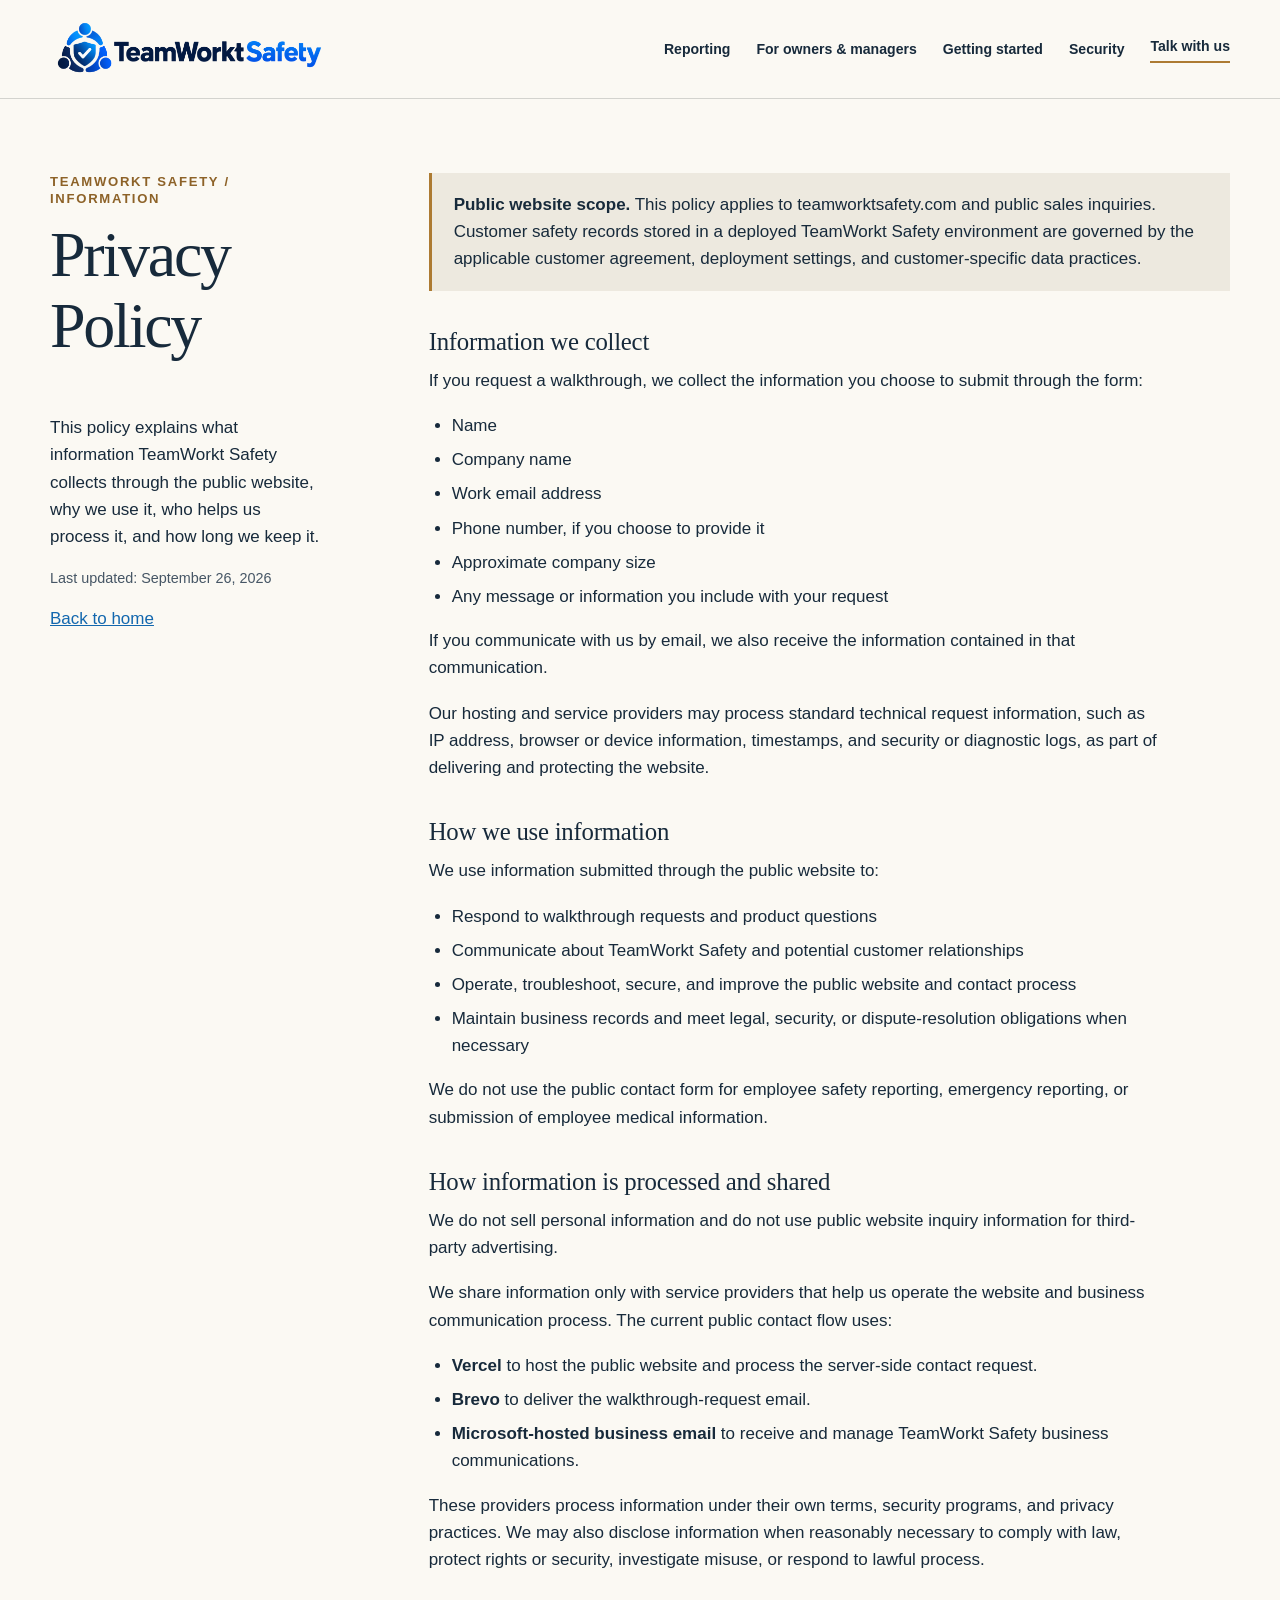
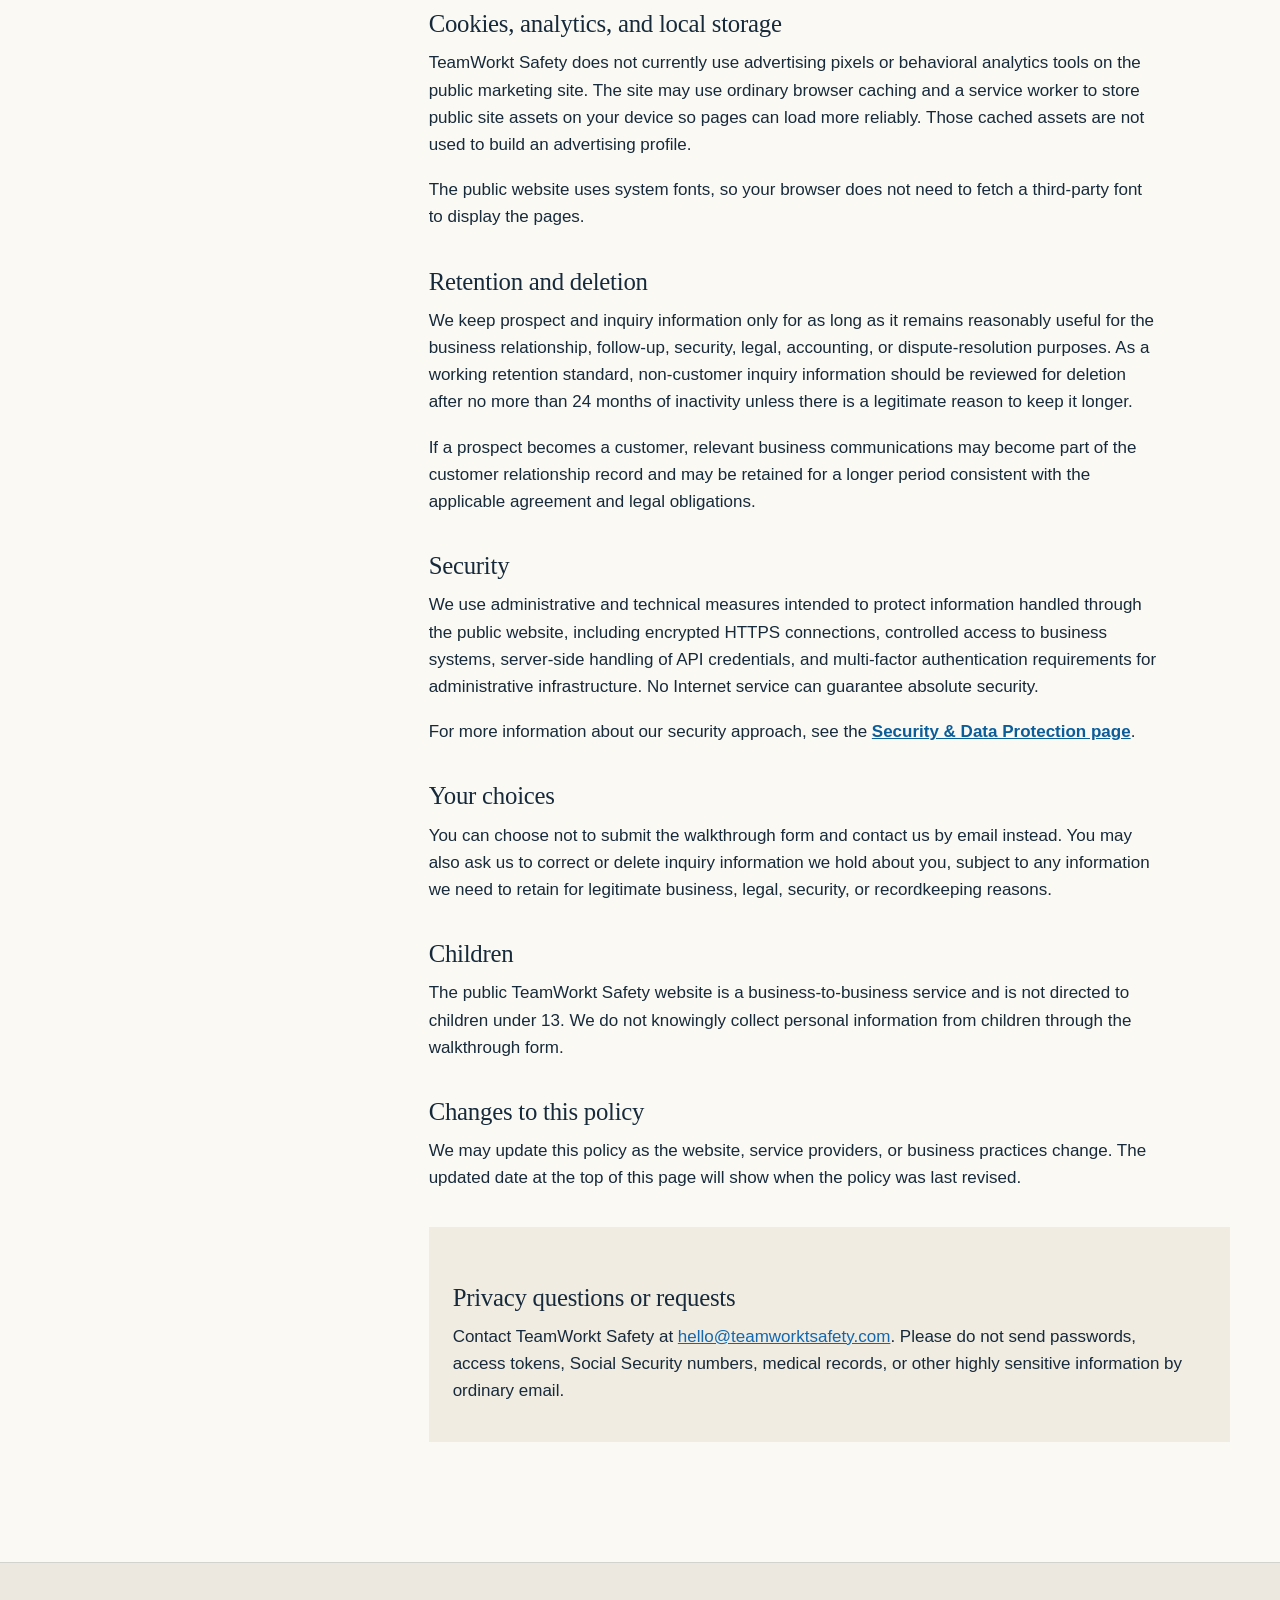
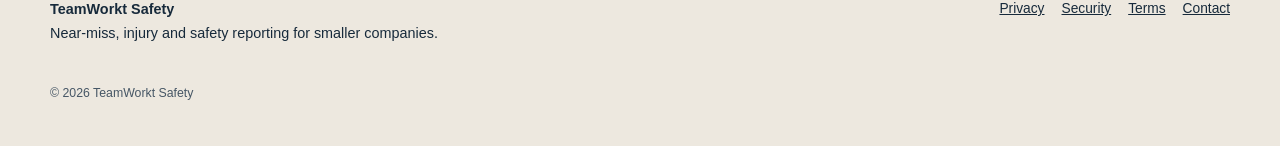
==== privacy.html @ fee87fe5 "Add files via upload" ====
<!doctype html><html lang="en"><head><meta charset="utf-8"><meta name="viewport" content="width=device-width, initial-scale=1"><title>Privacy Policy | TeamWorkt Safety</title><meta name="theme-color" content="#102e4b"><link rel="icon" href="assets/favicon.ico"><link rel="stylesheet" href="redesign.css"><style>.legal-content .notice{background:#ede9df;border-left:3px solid #ad7b32;padding:18px 22px;margin:0 0 28px}.legal-content .contact-box{background:#f0ece2;padding:20px 24px;margin-top:35px}.legal-content ul{padding-left:23px}.legal-content li{margin:7px 0}.legal-content p{margin:0 0 18px}.legal-content .eyebrow{margin-bottom:12px}</style></head><body><a class="skip" href="#main">Skip to content</a><header class="site-head"><div class="wrap head-inner"><a class="brand" href="index.html" aria-label="TeamWorkt Safety home"><img src="assets/teamworkt-safety-logo.png" alt="TeamWorkt Safety"></a><nav class="site-nav" aria-label="Main navigation"><a href="index.html#reporting">Reporting</a><a href="index.html#management">For owners & managers</a><a href="index.html#getting-started">Getting started</a><a href="security.html">Security</a><a href="index.html#contact">Talk with us</a></nav></div></header><main id="main"><div class="wrap legal-layout"><aside><p class="eyebrow">TeamWorkt Safety / Information</p><h1>Privacy Policy</h1><p>This policy explains what information TeamWorkt Safety collects through the public website, why we use it, who helps us process it, and how long we keep it.</p><p class="legal-meta">Last updated: September 26, 2026</p><p><a href="index.html">Back to home</a></p></aside><article class="legal-content">
<div class="notice"><strong>Public website scope.</strong> This policy applies to teamworktsafety.com and public sales inquiries. Customer safety records stored in a deployed TeamWorkt Safety environment are governed by the applicable customer agreement, deployment settings, and customer-specific data practices.</div>
<h2>Information we collect</h2>
<p>If you request a walkthrough, we collect the information you choose to submit through the form:</p>
<ul><li>Name</li><li>Company name</li><li>Work email address</li><li>Phone number, if you choose to provide it</li><li>Approximate company size</li><li>Any message or information you include with your request</li></ul>
<p>If you communicate with us by email, we also receive the information contained in that communication.</p>
<p>Our hosting and service providers may process standard technical request information, such as IP address, browser or device information, timestamps, and security or diagnostic logs, as part of delivering and protecting the website.</p>
<h2>How we use information</h2>
<p>We use information submitted through the public website to:</p>
<ul><li>Respond to walkthrough requests and product questions</li><li>Communicate about TeamWorkt Safety and potential customer relationships</li><li>Operate, troubleshoot, secure, and improve the public website and contact process</li><li>Maintain business records and meet legal, security, or dispute-resolution obligations when necessary</li></ul>
<p>We do not use the public contact form for employee safety reporting, emergency reporting, or submission of employee medical information.</p>
<h2>How information is processed and shared</h2>
<p>We do not sell personal information and do not use public website inquiry information for third-party advertising.</p>
<p>We share information only with service providers that help us operate the website and business communication process. The current public contact flow uses:</p>
<ul><li><strong>Vercel</strong> to host the public website and process the server-side contact request.</li><li><strong>Brevo</strong> to deliver the walkthrough-request email.</li><li><strong>Microsoft-hosted business email</strong> to receive and manage TeamWorkt Safety business communications.</li></ul>
<p>These providers process information under their own terms, security programs, and privacy practices. We may also disclose information when reasonably necessary to comply with law, protect rights or security, investigate misuse, or respond to lawful process.</p>
<h2>Cookies, analytics, and local storage</h2>
<p>TeamWorkt Safety does not currently use advertising pixels or behavioral analytics tools on the public marketing site. The site may use ordinary browser caching and a service worker to store public site assets on your device so pages can load more reliably. Those cached assets are not used to build an advertising profile.</p>
<p>The public website uses system fonts, so your browser does not need to fetch a third-party font to display the pages.</p>
<h2>Retention and deletion</h2>
<p>We keep prospect and inquiry information only for as long as it remains reasonably useful for the business relationship, follow-up, security, legal, accounting, or dispute-resolution purposes. As a working retention standard, non-customer inquiry information should be reviewed for deletion after no more than 24 months of inactivity unless there is a legitimate reason to keep it longer.</p>
<p>If a prospect becomes a customer, relevant business communications may become part of the customer relationship record and may be retained for a longer period consistent with the applicable agreement and legal obligations.</p>
<h2>Security</h2>
<p>We use administrative and technical measures intended to protect information handled through the public website, including encrypted HTTPS connections, controlled access to business systems, server-side handling of API credentials, and multi-factor authentication requirements for administrative infrastructure. No Internet service can guarantee absolute security.</p>
<p>For more information about our security approach, see the <a href="security.html" style="color:#0b5d9a;font-weight:800">Security &amp; Data Protection page</a>.</p>
<h2>Your choices</h2>
<p>You can choose not to submit the walkthrough form and contact us by email instead. You may also ask us to correct or delete inquiry information we hold about you, subject to any information we need to retain for legitimate business, legal, security, or recordkeeping reasons.</p>
<h2>Children</h2>
<p>The public TeamWorkt Safety website is a business-to-business service and is not directed to children under 13. We do not knowingly collect personal information from children through the walkthrough form.</p>
<h2>Changes to this policy</h2>
<p>We may update this policy as the website, service providers, or business practices change. The updated date at the top of this page will show when the policy was last revised.</p>
<div class="contact-box"><h2>Privacy questions or requests</h2><p>Contact TeamWorkt Safety at <a href="mailto:hello@teamworktsafety.com">hello@teamworktsafety.com</a>. Please do not send passwords, access tokens, Social Security numbers, medical records, or other highly sensitive information by ordinary email.</p></div>
</article></div></main><footer class="site-foot"><div class="wrap"><div class="footer-inner"><p><strong>TeamWorkt Safety</strong><br>Near-miss, injury and safety reporting for smaller companies.</p><nav class="footer-links" aria-label="Footer"><a href="privacy.html">Privacy</a><a href="security.html">Security</a><a href="terms.html">Terms</a><a href="index.html#contact">Contact</a></nav></div><p class="copyright">© 2026 TeamWorkt Safety</p></div></footer></body></html>
---- redesign.css ----
:root{--ink:#172a3b;--navy:#102e4b;--blue:#1267ae;--paper:#fbf9f3;--cream:#f0ece2;--line:#d3d3ce;--ochre:#ad7b32;--white:#fff;--muted:#465665}*{box-sizing:border-box}html{scroll-behavior:smooth}body{margin:0;background:var(--paper);color:var(--ink);font:17px/1.6 'Trebuchet MS',Arial,sans-serif}h1,h2,h3,p{margin-top:0}h1,h2,h3{line-height:1.1}h1,h2{font-family:Georgia,'Times New Roman',serif;font-weight:400;letter-spacing:-.035em}h1{font-size:clamp(2.6rem,5.5vw,5.45rem)}h2{font-size:clamp(2.05rem,3.7vw,3.6rem)}h3{font-size:1.17rem;font-weight:700;letter-spacing:-.02em}a{color:var(--blue)}a:hover{text-decoration-thickness:2px}button,input,textarea,select{font:inherit}button{cursor:pointer}.wrap{width:min(1180px,calc(100% - 48px));margin:auto}.skip{position:absolute;left:-9999px;top:8px;background:white;padding:10px}.skip:focus{left:10px;z-index:99}.site-head{border-bottom:1px solid var(--line);background:var(--paper)}.head-inner{min-height:98px;display:flex;align-items:center;justify-content:space-between;gap:30px}.brand{display:flex;align-items:center;max-width:275px}.brand img{display:block;width:100%;height:auto}.site-nav{display:flex;align-items:center;gap:26px;flex-wrap:wrap}.site-nav a{color:var(--ink);text-decoration:none;font-weight:700;font-size:.88rem}.site-nav a:last-child{border-bottom:2px solid var(--ochre);padding-bottom:3px}.site-nav a:hover{text-decoration:underline;text-underline-offset:5px}.eyebrow{font:700 .82rem/1.3 'Trebuchet MS',Arial,sans-serif;text-transform:uppercase;letter-spacing:.13em;color:#8d6228}.hero{padding:86px 0 94px}.hero-grid{display:grid;grid-template-columns:minmax(0,1.25fr) minmax(285px,.75fr);gap:clamp(30px,6vw,95px);align-items:end}.hero h1{max-width:780px;margin:20px 0 28px}.hero .intro{font-size:1.16rem;max-width:610px;line-height:1.7;color:#32475a}.btn{display:inline-flex;align-items:center;justify-content:center;background:var(--navy);color:white;padding:15px 23px;text-decoration:none;border:1px solid var(--navy);border-radius:3px;font-size:1rem;font-weight:700}.btn:hover{background:#174e7e;color:white}.hero-note{margin-top:26px;padding-left:18px;border-left:3px solid var(--ochre);font-size:.93rem;max-width:500px}.photo-placeholder{background:#e6e0d4;border:1px solid #b9b3a7;min-height:395px;display:flex;flex-direction:column;justify-content:end;padding:25px;position:relative;transform:translateY(32px)}.photo-placeholder:before{content:'PHOTO SPACE';position:absolute;top:23px;left:24px;letter-spacing:.19em;font-size:.7rem;font-weight:700;color:#6e6457}.photo-placeholder strong{font-size:1.08rem}.photo-placeholder p{font-size:.88rem;margin:9px 0 0}.caption-line{border-top:1px solid var(--line);padding-top:10px;font-size:.78rem;color:var(--muted)}.section{padding:110px 0}.section--cream{background:var(--cream)}.section--navy{background:var(--navy);color:white}.section--navy .eyebrow{color:#efc78a}.section--navy a{color:#f2cd93}.section-header{display:grid;grid-template-columns: .4fr 1fr;gap:32px;margin-bottom:50px}.section-header h2{max-width:760px;margin-bottom:0}.split{display:grid;grid-template-columns: 1fr 1.05fr;gap:7%;align-items:start}.split p{max-width:560px}.field-note{font-family:Georgia,serif;font-size:1.4rem;line-height:1.4;border-left:3px solid var(--ochre);padding-left:22px;margin-top:26px}.issue-list{border-top:1px solid #bcb9b1}.issue{padding:20px 0;border-bottom:1px solid #bcb9b1;display:grid;grid-template-columns:145px 1fr;gap:15px}.issue strong{font-size:.98rem}.issue p{margin:0;font-size:.95rem}.image-frame{background:white;padding:12px;border:1px solid var(--line)}.image-frame img{display:block;width:100%;height:auto}.product-layout{display:grid;grid-template-columns: .9fr 1.3fr;gap:7%;align-items:center}.product-layout.reverse{grid-template-columns:1.3fr .9fr}.product-copy{max-width:450px}.product-copy h2{margin:14px 0 20px}.product-copy p{color:#334c63}.plain-points{padding:0;margin:26px 0;list-style:none}.plain-points li{padding:12px 0;border-top:1px solid var(--line)}.plain-points li:last-child{border-bottom:1px solid var(--line)}.screen-cap{font-size:.82rem;margin:10px 0 0;color:var(--muted)}.mobile-layout{display:grid;grid-template-columns: .8fr 1.1fr;gap:9%;align-items:center}.mobile-shot{width:min(280px,100%);margin:0 auto;box-shadow:18px 18px 0 #d9d7cc}.long-note{font:1.25rem/1.5 Georgia,serif}.band-line{height:1px;background:#9eafbd;margin:34px 0}.setup-grid{display:grid;grid-template-columns: .85fr 1.15fr;gap:10%}.setup-detail{border-top:1px solid #aab7c3;padding:17px 0;display:grid;grid-template-columns: 180px 1fr;gap:20px}.setup-detail p{margin:0;font-size:.94rem}.industries{font-size:.85rem;color:var(--muted);padding-top:15px;border-top:1px solid var(--line)}.contact-layout{display:grid;grid-template-columns:.78fr 1.22fr;gap:9%}.contact-layout h2{margin:12px 0 25px}.contact-aside p{max-width:350px}.contact-form{background:white;border-top:5px solid var(--ochre);padding:30px;border-left:1px solid var(--line);border-right:1px solid var(--line);border-bottom:1px solid var(--line)}.form-row{display:grid;grid-template-columns:1fr 1fr;gap:18px}.field{margin-bottom:18px}.field label{display:block;font-size:.88rem;font-weight:700;margin-bottom:6px}.field input,.field select,.field textarea{width:100%;border:1px solid #aab2b7;padding:11px;background:#fff;color:var(--ink);border-radius:2px;min-height:46px}.field textarea{min-height:105px;resize:vertical}.field input:focus,.field select:focus,.field textarea:focus{outline:3px solid #a9d4f3;outline-offset:1px}.hidden-honey{position:absolute;left:-9999px}.form-note{font-size:.76rem;color:var(--muted);margin-top:19px}.form-feedback{display:none;margin:0 0 18px;padding:15px;border-left:4px solid var(--navy);background:#ecf4f9}.form-feedback.is-visible{display:block}.form-feedback.error{border-color:#ab493f;background:#fff0ee}.site-foot{background:#ede8df;padding:35px 0 30px;border-top:1px solid var(--line)}.footer-inner{display:flex;align-items:start;justify-content:space-between;gap:24px;flex-wrap:wrap}.footer-inner p{font-size:.9rem;max-width:400px}.footer-links{display:flex;flex-wrap:wrap;gap:17px}.footer-links a{font-size:.86rem;color:var(--ink)}.copyright{font-size:.77rem;color:var(--muted);margin-top:25px}.legal-layout{display:grid;grid-template-columns:minmax(210px,.34fr) minmax(0,1fr);gap:9%;padding-top:74px;padding-bottom:120px}.legal-layout h1{font-size:clamp(2.8rem,5vw,4.7rem)}.legal-content h2{font-size:1.55rem;letter-spacing:-.01em;margin:37px 0 12px}.legal-content h3{font-size:1.05rem;margin:25px 0 8px}.legal-content p,.legal-content li{max-width:730px}.legal-content a{overflow-wrap:anywhere}.legal-meta{font-size:.9rem;color:var(--muted)}@media(max-width:800px){.head-inner{padding:18px 0;align-items:start;flex-direction:column;gap:14px}.brand{max-width:230px}.site-nav{gap:16px}.hero{padding:55px 0 65px}.hero-grid,.split,.product-layout,.product-layout.reverse,.mobile-layout,.setup-grid,.contact-layout,.legal-layout{grid-template-columns:1fr;gap:38px}.photo-placeholder{min-height:240px;transform:none}.section{padding:72px 0}.section-header{grid-template-columns:1fr;gap:16px}.setup-detail{grid-template-columns:130px 1fr}.product-layout.reverse .image-frame{order:2}.form-row{grid-template-columns:1fr;gap:0}.legal-layout{padding-top:45px;padding-bottom:70px}}@media(max-width:460px){.wrap{width:min(100% - 32px,1180px)}.site-nav{gap:10px 15px}.site-nav a{font-size:.78rem}.hero h1{font-size:2.75rem}.issue{grid-template-columns:1fr;gap:4px}.setup-detail{grid-template-columns:1fr;gap:4px}.contact-form{padding:21px}.section{padding:61px 0}}@media(prefers-reduced-motion:reduce){html{scroll-behavior:auto}}
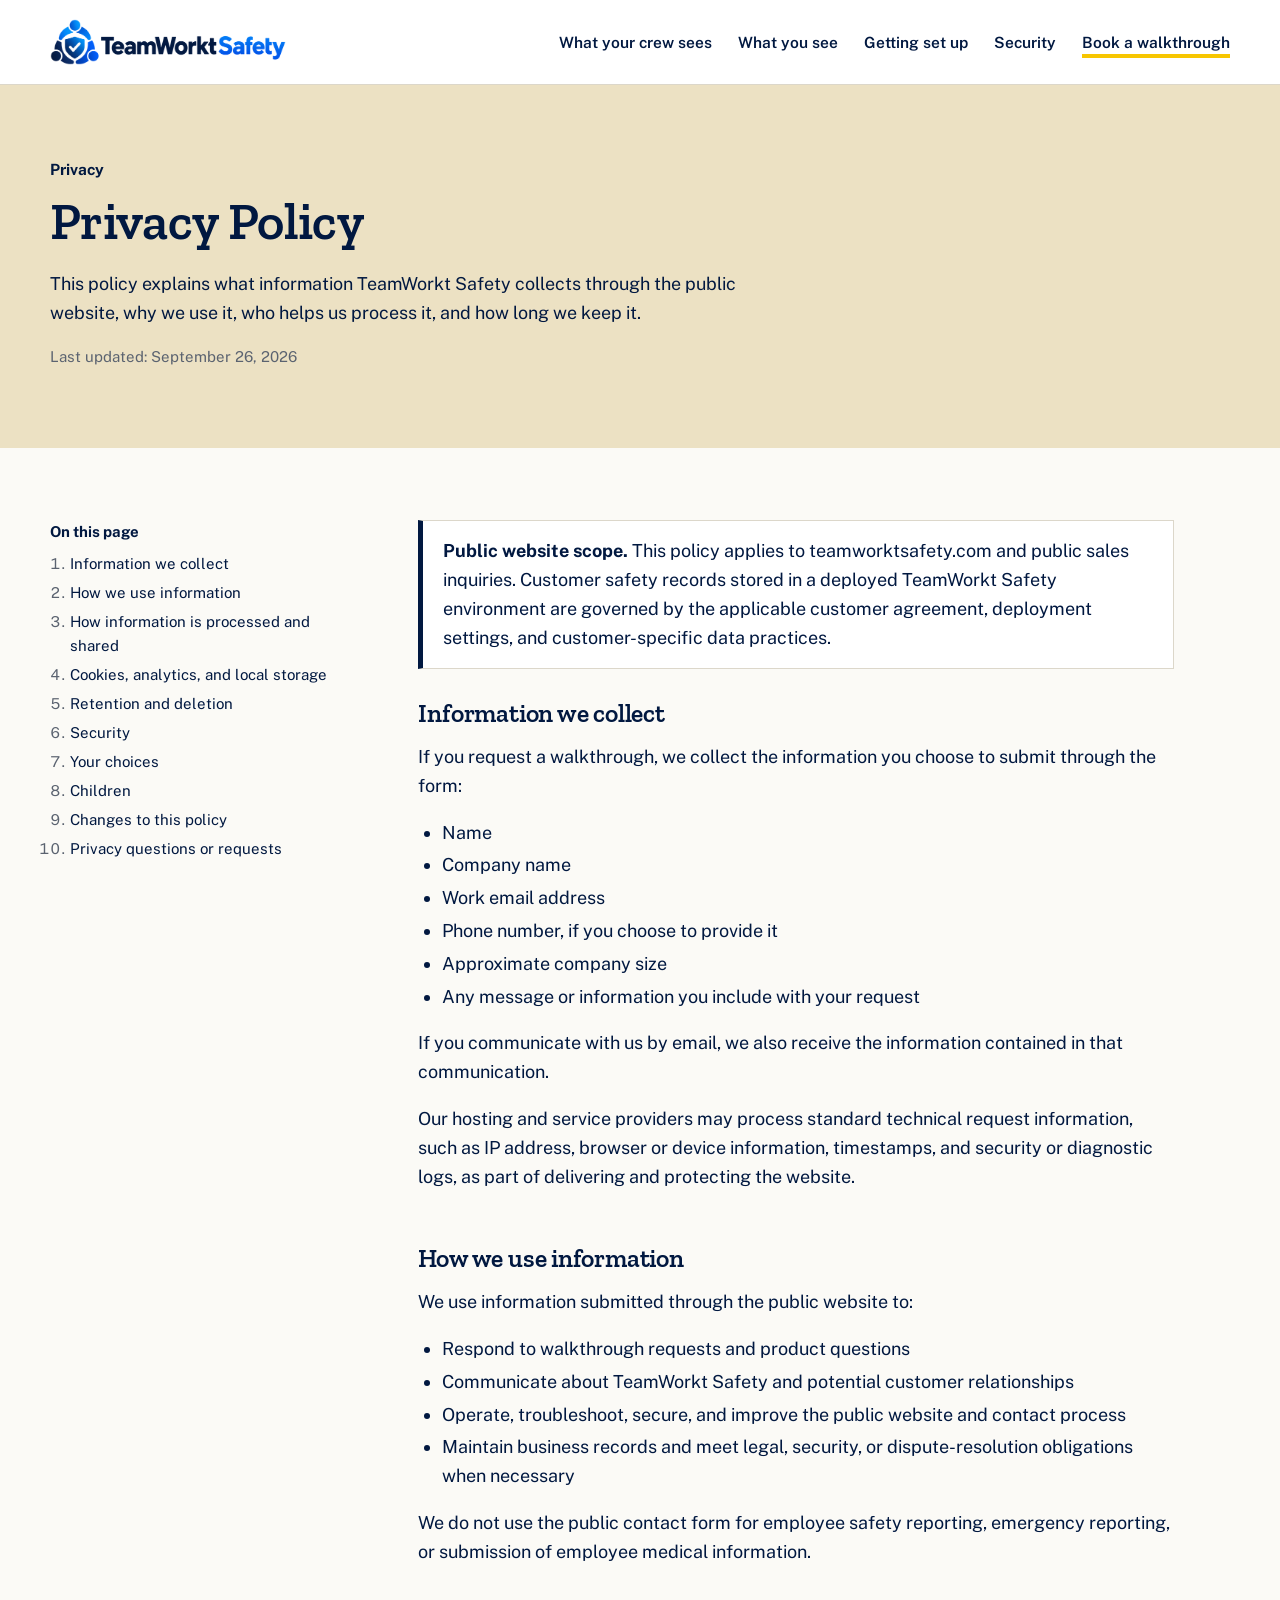
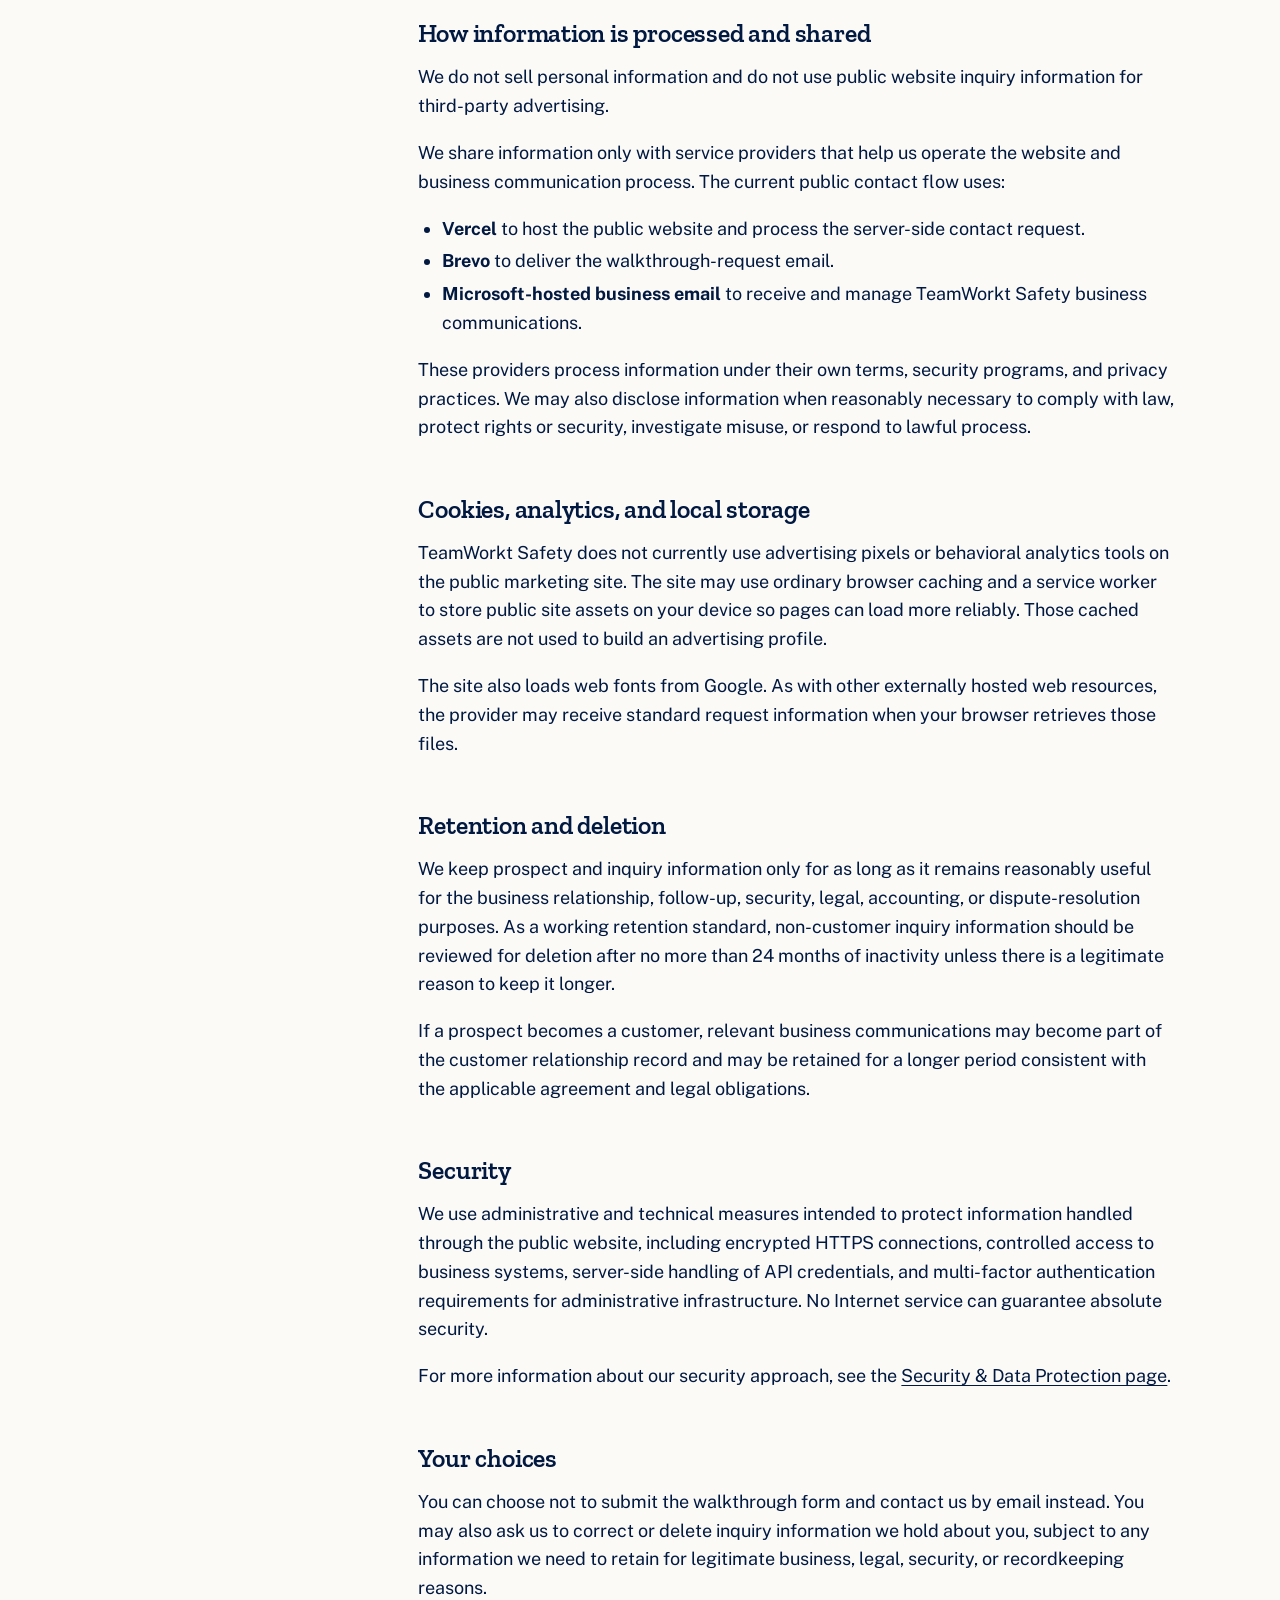
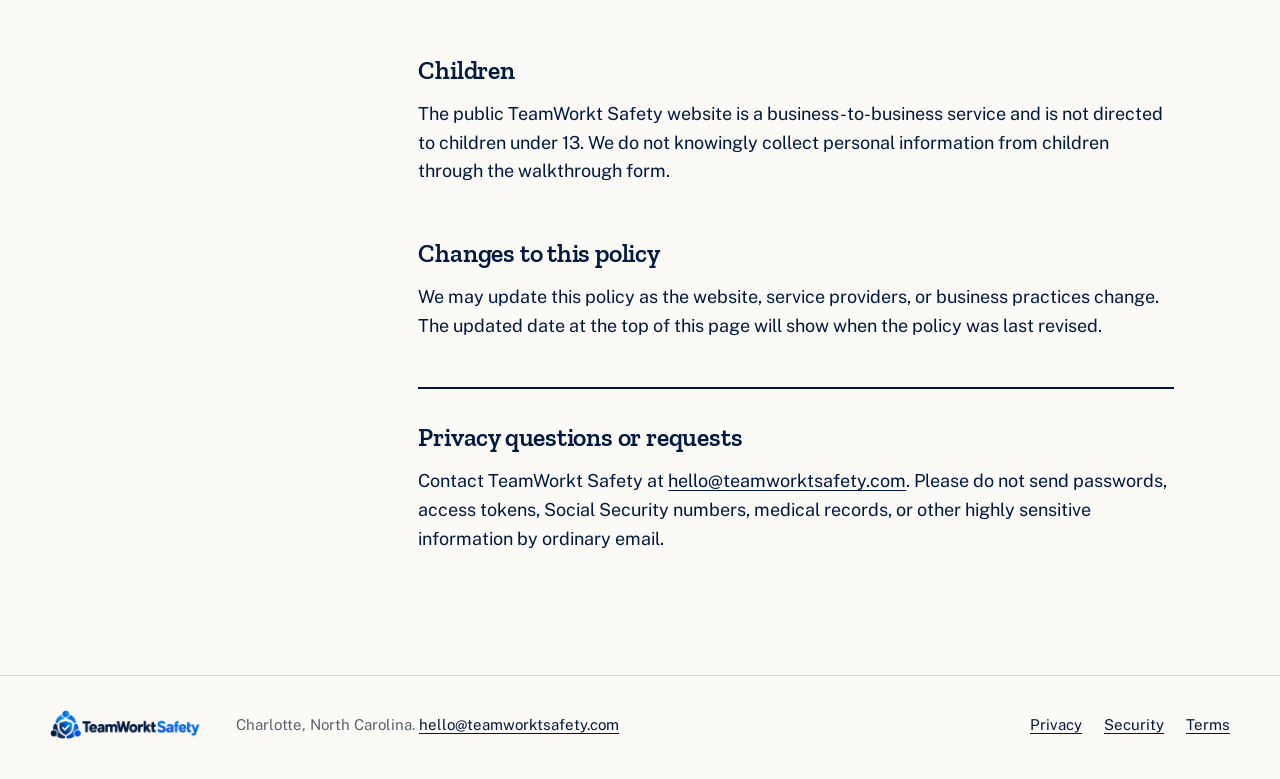
==== commit 7483d1f2: "Add files via upload" ====
--- a/privacy.html
+++ b/privacy.html
@@ -1,33 +1,107 @@
-<!doctype html><html lang="en"><head><meta charset="utf-8"><meta name="viewport" content="width=device-width, initial-scale=1"><title>Privacy Policy | TeamWorkt Safety</title><meta name="theme-color" content="#102e4b"><link rel="icon" href="assets/favicon.ico"><link rel="stylesheet" href="redesign.css"><style>.legal-content .notice{background:#ede9df;border-left:3px solid #ad7b32;padding:18px 22px;margin:0 0 28px}.legal-content .contact-box{background:#f0ece2;padding:20px 24px;margin-top:35px}.legal-content ul{padding-left:23px}.legal-content li{margin:7px 0}.legal-content p{margin:0 0 18px}.legal-content .eyebrow{margin-bottom:12px}</style></head><body><a class="skip" href="#main">Skip to content</a><header class="site-head"><div class="wrap head-inner"><a class="brand" href="index.html" aria-label="TeamWorkt Safety home"><img src="assets/teamworkt-safety-logo.png" alt="TeamWorkt Safety"></a><nav class="site-nav" aria-label="Main navigation"><a href="index.html#reporting">Reporting</a><a href="index.html#management">For owners & managers</a><a href="index.html#getting-started">Getting started</a><a href="security.html">Security</a><a href="index.html#contact">Talk with us</a></nav></div></header><main id="main"><div class="wrap legal-layout"><aside><p class="eyebrow">TeamWorkt Safety / Information</p><h1>Privacy Policy</h1><p>This policy explains what information TeamWorkt Safety collects through the public website, why we use it, who helps us process it, and how long we keep it.</p><p class="legal-meta">Last updated: September 26, 2026</p><p><a href="index.html">Back to home</a></p></aside><article class="legal-content">
+<!doctype html>
+<html lang="en">
+<head>
+<meta charset="utf-8">
+<meta name="viewport" content="width=device-width, initial-scale=1">
+<title>Privacy Policy | TeamWorkt Safety</title>
+<meta name="description" content="How TeamWorkt Safety collects, uses, shares, retains, and protects information submitted through the public website.">
+<meta name="theme-color" content="#011840">
+<link rel="icon" href="assets/favicon.ico" sizes="any">
+<link rel="icon" type="image/png" sizes="32x32" href="assets/favicon-32.png">
+<link rel="apple-touch-icon" sizes="180x180" href="assets/apple-touch-icon.png">
+<link rel="manifest" href="site.webmanifest">
+<link rel="preconnect" href="https://fonts.googleapis.com">
+<link rel="preconnect" href="https://fonts.gstatic.com" crossorigin>
+<link href="https://fonts.googleapis.com/css2?family=Kalam&family=Public+Sans:ital,wght@0,400;0,600;0,700;1,400&family=Zilla+Slab:wght@500;600;700&display=swap" rel="stylesheet">
+<link rel="stylesheet" href="assets/site.css">
+</head>
+<body>
+<a class="skip" href="#main">Skip to content</a>
+
+<header class="masthead">
+  <div class="wrap masthead-inner">
+    <a class="logo" href="index.html"><img src="assets/teamworkt-safety-logo-trim.png" width="640" height="123" alt="TeamWorkt Safety home"></a>
+    <nav aria-label="Main">
+      <a href="index.html#crew">What your crew sees</a>
+      <a href="index.html#office">What you see</a>
+      <a href="index.html#setup">Getting set up</a>
+      <a href="security.html">Security</a>
+      <a class="nav-book" href="index.html#contact">Book a walkthrough</a>
+    </nav>
+  </div>
+</header>
+
+<main id="main">
+
+<section class="page-head">
+  <div class="wrap">
+    <p class="label">Privacy</p>
+    <h1>Privacy Policy</h1>
+    <p>This policy explains what information TeamWorkt Safety collects through the public website, why we use it, who helps us process it, and how long we keep it.</p>
+    <p class="updated">Last updated: September 26, 2026</p>
+  </div>
+</section>
+
+<section class="legal">
+  <div class="wrap legal-grid">
+    <nav class="toc" aria-label="On this page">
+      <p>On this page</p>
+      <ol>
+      <li><a href="#information-we-collect">Information we collect</a></li>
+      <li><a href="#how-we-use-information">How we use information</a></li>
+      <li><a href="#how-information-is-processed-and-shared">How information is processed and shared</a></li>
+      <li><a href="#cookies-analytics-and-local-storage">Cookies, analytics, and local storage</a></li>
+      <li><a href="#retention-and-deletion">Retention and deletion</a></li>
+      <li><a href="#security">Security</a></li>
+      <li><a href="#your-choices">Your choices</a></li>
+      <li><a href="#children">Children</a></li>
+      <li><a href="#changes-to-this-policy">Changes to this policy</a></li>
+      <li><a href="#privacy-questions-or-requests">Privacy questions or requests</a></li>
+      </ol>
+    </nav>
+    <div class="prose">
 <div class="notice"><strong>Public website scope.</strong> This policy applies to teamworktsafety.com and public sales inquiries. Customer safety records stored in a deployed TeamWorkt Safety environment are governed by the applicable customer agreement, deployment settings, and customer-specific data practices.</div>
-<h2>Information we collect</h2>
+<h2 id="information-we-collect">Information we collect</h2>
 <p>If you request a walkthrough, we collect the information you choose to submit through the form:</p>
 <ul><li>Name</li><li>Company name</li><li>Work email address</li><li>Phone number, if you choose to provide it</li><li>Approximate company size</li><li>Any message or information you include with your request</li></ul>
 <p>If you communicate with us by email, we also receive the information contained in that communication.</p>
 <p>Our hosting and service providers may process standard technical request information, such as IP address, browser or device information, timestamps, and security or diagnostic logs, as part of delivering and protecting the website.</p>
-<h2>How we use information</h2>
+<h2 id="how-we-use-information">How we use information</h2>
 <p>We use information submitted through the public website to:</p>
 <ul><li>Respond to walkthrough requests and product questions</li><li>Communicate about TeamWorkt Safety and potential customer relationships</li><li>Operate, troubleshoot, secure, and improve the public website and contact process</li><li>Maintain business records and meet legal, security, or dispute-resolution obligations when necessary</li></ul>
 <p>We do not use the public contact form for employee safety reporting, emergency reporting, or submission of employee medical information.</p>
-<h2>How information is processed and shared</h2>
+<h2 id="how-information-is-processed-and-shared">How information is processed and shared</h2>
 <p>We do not sell personal information and do not use public website inquiry information for third-party advertising.</p>
 <p>We share information only with service providers that help us operate the website and business communication process. The current public contact flow uses:</p>
 <ul><li><strong>Vercel</strong> to host the public website and process the server-side contact request.</li><li><strong>Brevo</strong> to deliver the walkthrough-request email.</li><li><strong>Microsoft-hosted business email</strong> to receive and manage TeamWorkt Safety business communications.</li></ul>
 <p>These providers process information under their own terms, security programs, and privacy practices. We may also disclose information when reasonably necessary to comply with law, protect rights or security, investigate misuse, or respond to lawful process.</p>
-<h2>Cookies, analytics, and local storage</h2>
+<h2 id="cookies-analytics-and-local-storage">Cookies, analytics, and local storage</h2>
 <p>TeamWorkt Safety does not currently use advertising pixels or behavioral analytics tools on the public marketing site. The site may use ordinary browser caching and a service worker to store public site assets on your device so pages can load more reliably. Those cached assets are not used to build an advertising profile.</p>
-<p>The public website uses system fonts, so your browser does not need to fetch a third-party font to display the pages.</p>
-<h2>Retention and deletion</h2>
+<p>The site also loads web fonts from Google. As with other externally hosted web resources, the provider may receive standard request information when your browser retrieves those files.</p>
+<h2 id="retention-and-deletion">Retention and deletion</h2>
 <p>We keep prospect and inquiry information only for as long as it remains reasonably useful for the business relationship, follow-up, security, legal, accounting, or dispute-resolution purposes. As a working retention standard, non-customer inquiry information should be reviewed for deletion after no more than 24 months of inactivity unless there is a legitimate reason to keep it longer.</p>
 <p>If a prospect becomes a customer, relevant business communications may become part of the customer relationship record and may be retained for a longer period consistent with the applicable agreement and legal obligations.</p>
-<h2>Security</h2>
+<h2 id="security">Security</h2>
 <p>We use administrative and technical measures intended to protect information handled through the public website, including encrypted HTTPS connections, controlled access to business systems, server-side handling of API credentials, and multi-factor authentication requirements for administrative infrastructure. No Internet service can guarantee absolute security.</p>
-<p>For more information about our security approach, see the <a href="security.html" style="color:#0b5d9a;font-weight:800">Security &amp; Data Protection page</a>.</p>
-<h2>Your choices</h2>
+<p>For more information about our security approach, see the <a href="security.html">Security &amp; Data Protection page</a>.</p>
+<h2 id="your-choices">Your choices</h2>
 <p>You can choose not to submit the walkthrough form and contact us by email instead. You may also ask us to correct or delete inquiry information we hold about you, subject to any information we need to retain for legitimate business, legal, security, or recordkeeping reasons.</p>
-<h2>Children</h2>
+<h2 id="children">Children</h2>
 <p>The public TeamWorkt Safety website is a business-to-business service and is not directed to children under 13. We do not knowingly collect personal information from children through the walkthrough form.</p>
-<h2>Changes to this policy</h2>
+<h2 id="changes-to-this-policy">Changes to this policy</h2>
 <p>We may update this policy as the website, service providers, or business practices change. The updated date at the top of this page will show when the policy was last revised.</p>
-<div class="contact-box"><h2>Privacy questions or requests</h2><p>Contact TeamWorkt Safety at <a href="mailto:hello@teamworktsafety.com">hello@teamworktsafety.com</a>. Please do not send passwords, access tokens, Social Security numbers, medical records, or other highly sensitive information by ordinary email.</p></div>
-</article></div></main><footer class="site-foot"><div class="wrap"><div class="footer-inner"><p><strong>TeamWorkt Safety</strong><br>Near-miss, injury and safety reporting for smaller companies.</p><nav class="footer-links" aria-label="Footer"><a href="privacy.html">Privacy</a><a href="security.html">Security</a><a href="terms.html">Terms</a><a href="index.html#contact">Contact</a></nav></div><p class="copyright">© 2026 TeamWorkt Safety</p></div></footer></body></html>+<div class="contact-box"><h2 id="privacy-questions-or-requests">Privacy questions or requests</h2><p>Contact TeamWorkt Safety at <a href="mailto:hello@teamworktsafety.com">hello@teamworktsafety.com</a>. Please do not send passwords, access tokens, Social Security numbers, medical records, or other highly sensitive information by ordinary email.</p></div>
+    </div>
+  </div>
+</section>
+</main>
+
+<footer class="footer">
+  <div class="wrap footer-inner">
+    <img src="assets/teamworkt-safety-logo-trim.png" width="640" height="123" alt="TeamWorkt Safety">
+    <p class="place">Charlotte, North Carolina. <a href="mailto:hello@teamworktsafety.com">hello@teamworktsafety.com</a></p>
+    <nav aria-label="Policies"><a href="privacy.html">Privacy</a><a href="security.html">Security</a><a href="terms.html">Terms</a></nav>
+  </div>
+</footer>
+</body>
+</html>
--- a/assets/site.css
+++ b/assets/site.css
@@ -0,0 +1,316 @@
+/* TeamWorkt Safety: shared styles for every public page.
+   Palette: crew navy (from the logo wordmark), safety yellow, ballpoint blue (from the
+   logo's "Safety", used only for hand-written notes), plus paper, manila and concrete neutrals.
+   Type: Zilla Slab for headings, Public Sans for reading, Kalam for hand-written notes. */
+
+:root{
+  --navy:#011840;
+  --navy-soft:#22355a;
+  --yellow:#f7c600;
+  --pen:#1f5fd6;
+  --paper:#fbfaf6;
+  --white:#ffffff;
+  --manila:#ece1c3;
+  --manila-rule:#d6c79d;
+  --concrete:#5b6370;
+  --rule:#dcd7ca;
+  --slab:"Zilla Slab",Rockwell,"Roboto Slab",Georgia,serif;
+  --sans:"Public Sans",system-ui,-apple-system,"Segoe UI",Roboto,sans-serif;
+  --hand:"Kalam","Bradley Hand","Segoe Print",cursive;
+  --gutter:clamp(16px,4vw,40px);
+  --max:1180px;
+}
+
+*,*::before,*::after{box-sizing:border-box}
+html{-webkit-text-size-adjust:100%}
+body{margin:0;background:var(--paper);color:var(--navy);font-family:var(--sans);font-size:18px;line-height:1.6;overflow-x:clip}
+img{max-width:100%;height:auto;display:block}
+a{color:var(--navy);text-decoration-thickness:1px;text-underline-offset:3px}
+a:hover{text-decoration-thickness:2px}
+:focus-visible{outline:3px solid var(--pen);outline-offset:3px}
+p{margin:0 0 1em}
+h1,h2,h3{font-family:var(--slab);font-weight:600;color:var(--navy);margin:0}
+h1{font-size:clamp(2.3rem,4.1vw,3.45rem);line-height:1.03;letter-spacing:-.012em}
+h2{font-size:clamp(1.95rem,3.3vw,2.85rem);line-height:1.08;letter-spacing:-.008em;margin-bottom:.55em}
+h3{font-size:1.3rem;line-height:1.2;margin-bottom:.35em}
+strong,b{font-weight:700}
+.wrap{width:min(var(--max),100% - 2*var(--gutter));margin-inline:auto}
+.skip{position:absolute;left:-9999px}
+.skip:focus{left:16px;top:16px;background:var(--yellow);padding:8px 12px;z-index:10}
+
+/* ---------- header (plain, scrolls away with the page) ---------- */
+.masthead{background:var(--white);border-bottom:1px solid var(--rule)}
+.masthead-inner{display:flex;align-items:center;justify-content:space-between;gap:24px;min-height:84px;flex-wrap:wrap;padding-block:14px}
+.logo img{width:236px}
+.masthead nav{display:flex;flex-wrap:wrap;gap:6px 26px;font-size:15.5px;font-weight:600}
+.masthead nav a{text-decoration:none;padding-block:4px}
+.masthead nav a:hover{text-decoration:underline}
+.masthead nav .nav-book{text-decoration:underline;text-decoration-color:var(--yellow);text-decoration-thickness:4px;text-underline-offset:6px}
+
+/* ---------- buttons ---------- */
+.btn{display:inline-block;background:var(--yellow);color:var(--navy);border:2px solid var(--navy);border-radius:3px;padding:13px 22px;font:700 17px/1.2 var(--sans);text-decoration:none;cursor:pointer}
+.btn:hover{background:var(--navy);color:var(--yellow)}
+.btn[disabled]{opacity:.6;cursor:progress}
+
+/* ---------- hand-written notes ---------- */
+.hand{font-family:var(--hand);color:var(--pen);font-weight:400;line-height:1.2}
+.ink{fill:none;stroke:var(--pen);stroke-width:2.6;stroke-linecap:round;stroke-linejoin:round;vector-effect:non-scaling-stroke}
+.tape{position:absolute;background:#efe4c4;color:var(--pen);font-family:var(--hand);line-height:1.15;padding:.45em .9em .5em;box-shadow:0 1px 2px rgba(1,24,64,.18);clip-path:polygon(0 6%,3% 0,97% 4%,100% 0,99% 94%,96% 100%,4% 96%,0 100%,1% 50%)}
+
+/* ---------- hero ---------- */
+.hero{padding:56px 0 132px;background:var(--paper)}
+.hero-grid{display:grid;grid-template-columns:minmax(0,5.2fr) minmax(0,6.8fr);gap:56px;align-items:start}
+.hero-copy{padding-top:22px}
+.hero-copy h1{margin-bottom:26px;max-width:12.5em}
+.lede{font-size:1.18rem;line-height:1.55;max-width:31em}
+.hero-act{display:flex;flex-wrap:wrap;align-items:center;gap:12px 18px;margin:30px 0 26px}
+.hero-act .or{font-size:15.5px;color:var(--concrete)}
+.hero-small{font-size:15.5px;color:var(--concrete);max-width:28em;border-top:1px solid var(--rule);padding-top:14px}
+.hero-figure{position:relative;margin:0}
+.hero-photo{position:relative;margin-left:21%}
+.hero-photo img{width:100%;aspect-ratio:1/1;object-fit:cover;object-position:0% 50%;border-radius:2px}
+.hero-photo svg{position:absolute;inset:0;width:100%;height:100%;overflow:visible}
+.tape-roof{left:44%;top:3%;max-width:53%;font-size:clamp(15px,1.55vw,19px);transform:rotate(-2.2deg)}
+.phone{position:absolute;left:0;bottom:-96px;width:34%;background:var(--navy);padding:9px 7px 22px;border-radius:26px;box-shadow:0 22px 40px -22px rgba(1,24,64,.75)}
+.phone img{width:100%;aspect-ratio:430/690;object-fit:cover;object-position:top;border-radius:17px 17px 6px 6px}
+.hero-figure figcaption{margin:22px 0 0 37%;font-size:14.5px;color:var(--concrete);max-width:30em}
+
+/* ---------- the paper form ---------- */
+.paper{background:var(--manila);padding:104px 0 96px}
+.paper-grid{display:grid;grid-template-columns:minmax(0,6fr) minmax(0,5fr);gap:112px;align-items:center}
+.clipboard{position:relative;max-width:470px;transform:rotate(-1.4deg);margin-left:4%}
+.clip{position:absolute;left:50%;top:-18px;width:120px;height:34px;margin-left:-60px;background:#8b8f96;border-radius:6px 6px 3px 3px;border:2px solid #6c7079;z-index:2}
+.sheet{background:var(--white);padding:40px 34px 34px;box-shadow:0 1px 0 #cfc6ad,0 18px 30px -18px rgba(60,44,10,.45)}
+.sheet-title{font-family:var(--slab);font-weight:700;font-size:1.25rem;border-bottom:2px solid var(--navy);padding-bottom:8px;margin-bottom:18px}
+.f{display:flex;align-items:flex-end;gap:10px;font-size:13.5px;color:var(--concrete);margin-bottom:14px}
+.f>span:first-child{white-space:nowrap}
+.f-line{flex:1;border-bottom:1px solid #9aa0a9;min-height:27px;color:var(--pen);font-family:var(--hand);font-size:17px;padding-left:6px;line-height:1.5}
+.f-pair{display:grid;grid-template-columns:1fr 1fr;gap:18px}
+.f-block{border-bottom:1px solid #9aa0a9;min-height:26px;font-family:var(--hand);color:var(--pen);font-size:17px;line-height:26px;padding-left:4px}
+.f-block+.f-block{margin-top:2px}
+.f-label{font-size:13.5px;color:var(--concrete);margin:10px 0 2px}
+.blank-half{position:relative}
+.bracket{position:absolute;right:-66px;top:-6px;bottom:-4px;width:40px}
+.bracket svg{width:100%;height:100%;overflow:visible}
+.bracket .hand{position:absolute;left:46px;top:40%;width:6.2em;font-size:20px;transform:rotate(3deg)}
+.sample-tag{font-size:13px;color:var(--concrete);margin:18px 0 0 4%}
+.paper-copy p{max-width:30em}
+.paper-copy .pull{font-family:var(--slab);font-size:1.45rem;line-height:1.3;font-weight:500;border-left:4px solid var(--yellow);padding-left:18px;margin:28px 0}
+
+/* ---------- crew ---------- */
+.crew{padding:120px 0 76px}
+.crew-grid{display:grid;grid-template-columns:minmax(0,4.4fr) minmax(0,7.6fr);gap:64px;align-items:start}
+.crew-copy>p{max-width:30em}
+.points{margin:30px 0 0;padding:0;list-style:none}
+.points li{padding:16px 0;border-top:1px solid var(--rule);max-width:31em}
+.points li b{display:block;font-family:var(--slab);font-size:1.18rem;font-weight:600;margin-bottom:2px}
+.shot{margin:0}
+.shot img{border:1px solid #c9ccd2;border-radius:4px}
+.shot figcaption{font-size:14.5px;color:var(--concrete);margin-top:12px}
+.crew .shot{margin-top:8px}
+
+/* ---------- the record ---------- */
+.record{padding:76px 0 124px}
+.record-grid{display:grid;grid-template-columns:minmax(0,4fr) minmax(0,8fr);gap:64px;align-items:start}
+.record-intro p{max-width:24em}
+.record-intro .note{font-size:15px;color:var(--concrete)}
+.folder{position:relative;margin-top:30px}
+.folder-tab{display:inline-block;background:var(--manila);padding:9px 22px 7px;border-radius:7px 7px 0 0;font-weight:700;font-size:15.5px}
+.folder-tab span{font-weight:400;color:var(--concrete);margin-left:8px}
+.folder-body{background:var(--manila);padding:10px 26px 22px;border-radius:0 7px 7px 7px}
+.log{list-style:none;margin:0;padding:0}
+.log li{display:grid;grid-template-columns:150px minmax(0,1fr) auto;gap:6px 22px;align-items:baseline;padding:17px 0;border-bottom:1px solid var(--manila-rule)}
+.log li:last-child{border-bottom:0}
+.log-who{font-size:14.5px;font-weight:700}
+.log-what{font-size:16.5px;line-height:1.5}
+.log .status{justify-self:end}
+.status{font-size:13px;font-weight:700;padding:3px 9px;border-radius:2px;border:1.5px solid var(--navy);white-space:nowrap;background:var(--white)}
+.status.new{background:var(--yellow);border-color:var(--yellow)}
+.status.waiting{background:var(--navy);color:var(--white)}
+.status.closed{font-family:var(--slab);font-size:15px;letter-spacing:.08em;border:3px double var(--navy);padding:2px 10px;transform:rotate(-4deg);background:transparent}
+
+/* ---------- office / dashboard ---------- */
+.office{padding:96px 0 104px;background:var(--white);border-block:1px solid var(--rule);overflow:hidden}
+.office-grid{display:grid;grid-template-columns:minmax(0,4fr) minmax(0,8fr);gap:56px;align-items:start}
+.office-copy p{max-width:25em}
+.office-copy h2{margin-top:6px}
+.dash{position:relative;margin:0 calc((min(var(--max),100vw - 2*var(--gutter)) - 100vw)/2) 0 0}
+.dash-frame{position:relative}
+.dash img{border:1px solid #c9ccd2;border-right:0;border-radius:4px 0 0 4px;width:100%}
+.dash svg{position:absolute;inset:0;width:100%;height:100%;overflow:visible}
+.highlight{fill:var(--yellow);opacity:.55;mix-blend-mode:multiply}
+.dash .hand{display:block;margin:18px 0 0 47%;font-size:clamp(17px,1.7vw,21px);max-width:16em}
+.dash figcaption.small{font-size:14.5px;color:var(--concrete);margin-top:10px}
+
+/* ---------- no app ---------- */
+.access{padding:112px 0 88px}
+.url-line{font-family:var(--slab);font-weight:600;font-size:clamp(1.7rem,7.8vw,5.6rem);line-height:1;letter-spacing:-.02em;margin:0 0 44px;overflow-wrap:anywhere;text-decoration:underline;text-decoration-color:var(--yellow);text-decoration-thickness:.16em;text-underline-offset:.12em;text-decoration-skip-ink:none}
+.url-line .dim{color:#9aa0a9}
+.access-grid{display:grid;grid-template-columns:minmax(0,3.5fr) minmax(0,4fr) minmax(0,4.5fr);gap:48px}
+.access-grid h2{font-size:clamp(1.7rem,2.6vw,2.2rem)}
+.access-grid p{max-width:28em}
+
+/* ---------- setup ---------- */
+.setup{padding:72px 0 112px}
+.setup-head{max-width:36em;margin-bottom:40px}
+.setup-grid{display:grid;grid-template-columns:minmax(0,5fr) minmax(0,7fr);gap:0;border:2px solid var(--navy)}
+.setup-col{padding:30px 32px}
+.setup-col+.setup-col{border-left:2px solid var(--navy);background:var(--white)}
+.checks{list-style:none;margin:16px 0 0;padding:0}
+.checks li{position:relative;padding:9px 0 9px 36px}
+.checks li::before{content:"";position:absolute;left:0;top:13px;width:20px;height:20px;border:2px solid var(--navy);background:var(--white)}
+.setup-col p{max-width:34em}
+.setup-col .hand{font-size:21px;margin:22px 0 0;transform:rotate(-1.5deg);display:block}
+
+/* ---------- who ---------- */
+.who{background:var(--navy);color:#e9ecf2;padding:112px 0 120px}
+.who h2{color:var(--white)}
+.who a:not(.btn){color:var(--white)}
+.who-grid{display:grid;grid-template-columns:minmax(0,7fr) minmax(0,5fr);gap:72px;align-items:center}
+.who-copy p{max-width:32em}
+.who-copy .lead{font-size:1.25rem;color:var(--white)}
+.who-copy .rbh{border-left:4px solid var(--yellow);padding-left:18px;margin:30px 0}
+.placeholder{aspect-ratio:4/3;border:2px dashed var(--manila-rule);display:flex;align-items:center;justify-content:center;text-align:center;padding:28px;color:var(--manila);font-size:15.5px;line-height:1.45}
+.placeholder b{display:block;font-family:var(--slab);font-size:1.15rem;margin-bottom:6px;color:var(--white)}
+
+/* ---------- security summary ---------- */
+.sec{padding:104px 0 92px}
+.sec-grid{display:grid;grid-template-columns:minmax(0,4fr) minmax(0,8fr);gap:64px}
+.facts{margin:0}
+.facts div{display:grid;grid-template-columns:minmax(0,4fr) minmax(0,7fr);gap:24px;padding:18px 0;border-top:1px solid var(--rule)}
+.facts div:last-child{border-bottom:1px solid var(--rule)}
+.facts dt{font-family:var(--slab);font-weight:600;font-size:1.15rem}
+.facts dd{margin:0}
+.facts .plain dt{color:var(--navy)}
+.facts .plain{background:#fff7d1;padding-inline:14px}
+
+/* ---------- contact ---------- */
+.contact{background:var(--manila);padding:112px 0 120px}
+.contact-grid{display:grid;grid-template-columns:minmax(0,5fr) minmax(0,6fr);gap:72px;align-items:start}
+.contact-copy p{max-width:29em}
+.contact-copy .alt{font-size:16px;border-top:1px solid var(--manila-rule);padding-top:18px;margin-top:28px}
+.form-sheet{background:var(--white);padding:36px 34px 30px;box-shadow:0 1px 0 #cfc6ad,0 22px 34px -24px rgba(60,44,10,.5)}
+.form-sheet h3{font-size:1.45rem;margin-bottom:4px}
+.form-sheet .req{font-size:14.5px;color:var(--concrete);margin-bottom:22px}
+.contact-form{display:grid;gap:16px}
+.form-row{display:grid;grid-template-columns:1fr 1fr;gap:16px}
+.field{display:grid;gap:5px}
+.field label{font-size:15px;font-weight:700}
+.field label .opt{font-weight:400;color:var(--concrete)}
+.field input,.field select,.field textarea{width:100%;font:inherit;font-size:16px;color:var(--navy);background:var(--paper);border:1.5px solid #8d939c;border-radius:2px;padding:11px 12px}
+.field input:focus,.field select:focus,.field textarea:focus{outline:3px solid var(--yellow);outline-offset:0;border-color:var(--navy)}
+.field textarea{min-height:112px;resize:vertical}
+.contact-submit{justify-self:start;margin-top:4px}
+.form-note{font-size:14px;color:var(--concrete);margin:0}
+.form-msg{display:none;padding:13px 15px;font-size:15.5px;font-weight:600;margin-bottom:18px;border-left:5px solid}
+.form-msg.is-visible{display:block}
+.contact-success{background:#eef6ea;border-color:#2f6b2a;color:#1d4a1a}
+.contact-error{background:#fbeceb;border-color:#a3261f;color:#7c1d18}
+.hidden-honey{position:absolute!important;left:-9999px!important;width:1px!important;height:1px!important;overflow:hidden!important}
+
+/* ---------- footer ---------- */
+.footer{border-top:1px solid var(--rule);background:var(--paper);padding:34px 0 40px;font-size:15px;color:var(--concrete)}
+.footer-inner{display:flex;flex-wrap:wrap;align-items:center;gap:14px 36px}
+.footer img{width:150px}
+.footer .place{margin:0}
+.footer nav{display:flex;gap:22px;margin-left:auto}
+.footer a{color:var(--navy)}
+
+/* ---------- policy pages ---------- */
+.page-head{background:var(--manila);padding:72px 0 64px}
+.page-head .label{font-size:15.5px;font-weight:700;margin-bottom:12px}
+.page-head h1{max-width:15em;margin-bottom:22px}
+.page-head p{max-width:40em;font-size:1.12rem}
+.page-head .updated{font-size:15px;color:var(--concrete);margin-top:18px}
+.page-head .flag{background:var(--white);border-left:5px solid var(--yellow);padding:14px 18px;max-width:44em;margin-top:26px;font-size:16.5px}
+.legal{padding:72px 0 104px}
+.legal-grid{display:grid;grid-template-columns:minmax(0,3fr) minmax(0,8fr);gap:64px;align-items:start}
+.toc{position:sticky;top:24px;font-size:15px}
+.toc p{font-weight:700;margin-bottom:8px}
+.toc ol{margin:0;padding-left:1.3em;color:var(--concrete)}
+.toc li{margin:5px 0}
+.toc a{text-decoration:none}
+.toc a:hover{text-decoration:underline}
+.prose{max-width:42em}
+.prose h2{font-size:1.6rem;margin:2.1em 0 .6em;scroll-margin-top:20px}
+.prose h2:first-of-type{margin-top:1.2em}
+.prose ul{padding-left:1.3em}
+.prose li{margin:4px 0}
+.notice{background:var(--white);border:1px solid var(--rule);border-left:5px solid var(--navy);padding:16px 20px}
+.contact-box{margin-top:2.6em;padding-top:4px;border-top:2px solid var(--navy)}
+.sec-block{padding:80px 0}
+.sec-block+.sec-block{border-top:1px solid var(--rule)}
+.sec-block .label{font-size:15.5px;font-weight:700;margin-bottom:10px;color:var(--concrete)}
+.sec-split{display:grid;grid-template-columns:minmax(0,5fr) minmax(0,7fr);gap:64px;align-items:start}
+.sec-split p{max-width:36em}
+.standard{background:var(--white);border:2px solid var(--navy);padding:24px 26px;position:relative}
+.standard .tag{display:inline-block;background:var(--yellow);font-size:14px;font-weight:700;padding:3px 10px;margin-bottom:12px}
+.standard strong{display:block;font-family:var(--slab);font-size:1.25rem;font-weight:600;margin-bottom:6px}
+.standard p{margin:0}
+.controls{margin:30px 0 0}
+.controls div{display:grid;grid-template-columns:minmax(0,3fr) minmax(0,8fr);gap:28px;padding:20px 0;border-top:1px solid var(--rule)}
+.controls div:last-child{border-bottom:1px solid var(--rule)}
+.controls dt{font-family:var(--slab);font-weight:600;font-size:1.2rem}
+.controls dd{margin:0;max-width:40em}
+.dark-block{background:var(--navy);color:#e9ecf2}
+.dark-block h2,.dark-block h3{color:var(--white)}
+.dark-block a:not(.btn){color:var(--white)}
+.dark-block .btn:hover{background:var(--white);color:var(--navy);border-color:var(--white)}
+.dark-block .label{color:#b9c2d3}
+.truth{border-left:4px solid var(--yellow);padding-left:18px;margin:26px 0;color:var(--white)}
+.aside-box{border:1px solid #3a4c70;padding:26px 28px}
+.aside-box h3{margin-bottom:12px}
+.vendor{border-top:1px solid #3a4c70;margin-top:16px;padding-top:14px;font-size:15.5px}
+.actions{display:flex;flex-wrap:wrap;gap:12px 22px;align-items:center;margin-top:28px}
+.small{font-size:15px;color:var(--concrete)}
+
+/* ---------- smaller screens ---------- */
+@media (max-width:1180px){
+  .paper-grid{gap:64px}
+  .bracket{right:-44px;width:30px}
+  .bracket .hand{left:auto;right:-6px;top:auto;bottom:-80px;width:11em;text-align:right;font-size:19px}
+  .blank-half{margin-bottom:66px}
+  .f-pair{grid-template-columns:1fr;gap:0}
+}
+@media (max-width:980px){
+  .hero-grid,.paper-grid,.crew-grid,.record-grid,.office-grid,.sec-grid,.contact-grid,.who-grid,.legal-grid,.sec-split{grid-template-columns:minmax(0,1fr);gap:44px}
+  .access-grid{grid-template-columns:minmax(0,1fr) minmax(0,1fr);gap:32px}
+  .access-grid h2{grid-column:1/-1}
+  .hero{padding-bottom:140px}
+  .hero-copy{padding-top:0}
+  .dash{margin-right:calc(-1*var(--gutter))}
+  .toc{position:static}
+  .clipboard{margin-left:0;margin-right:64px}
+}
+@media (max-width:700px){
+  body{font-size:17px}
+  .masthead-inner{min-height:0;padding-block:16px}
+  .logo img{width:190px}
+  .masthead nav{gap:4px 18px;font-size:15px}
+  .hero{padding:36px 0 120px}
+  .hero-photo{margin-left:12%}
+  .phone{width:42%;bottom:-86px;padding:6px 5px 16px;border-radius:20px}
+  .phone img{border-radius:14px 14px 4px 4px}
+  .hero-figure figcaption{margin-left:46%;font-size:13.5px}
+  .tape-roof{left:40%;max-width:58%}
+  .paper,.crew,.record,.office,.access,.setup,.who,.sec,.contact{padding-block:72px}
+  .crew{padding-top:84px}
+  .record{padding-top:40px}
+  .sheet{padding:32px 20px 24px}
+  .f-pair{grid-template-columns:1fr;gap:0}
+  .clipboard{margin-right:40px}
+  .log li{grid-template-columns:minmax(0,1fr) auto;padding:15px 0}
+  .log-what{grid-column:1/-1;order:3}
+  .log .status{order:2}
+  .folder-body{padding:6px 16px 16px}
+  .access-grid{grid-template-columns:minmax(0,1fr)}
+  .setup-grid{grid-template-columns:minmax(0,1fr)}
+  .setup-col{padding:24px 20px}
+  .setup-col+.setup-col{border-left:0;border-top:2px solid var(--navy)}
+  .facts div,.controls div{grid-template-columns:minmax(0,1fr);gap:4px}
+  .form-row{grid-template-columns:minmax(0,1fr)}
+  .form-sheet{padding:28px 20px 24px}
+  .dash .hand{margin-left:30%}
+  .footer nav{margin-left:0}
+}
+@media (prefers-reduced-motion:reduce){*{scroll-behavior:auto!important}}
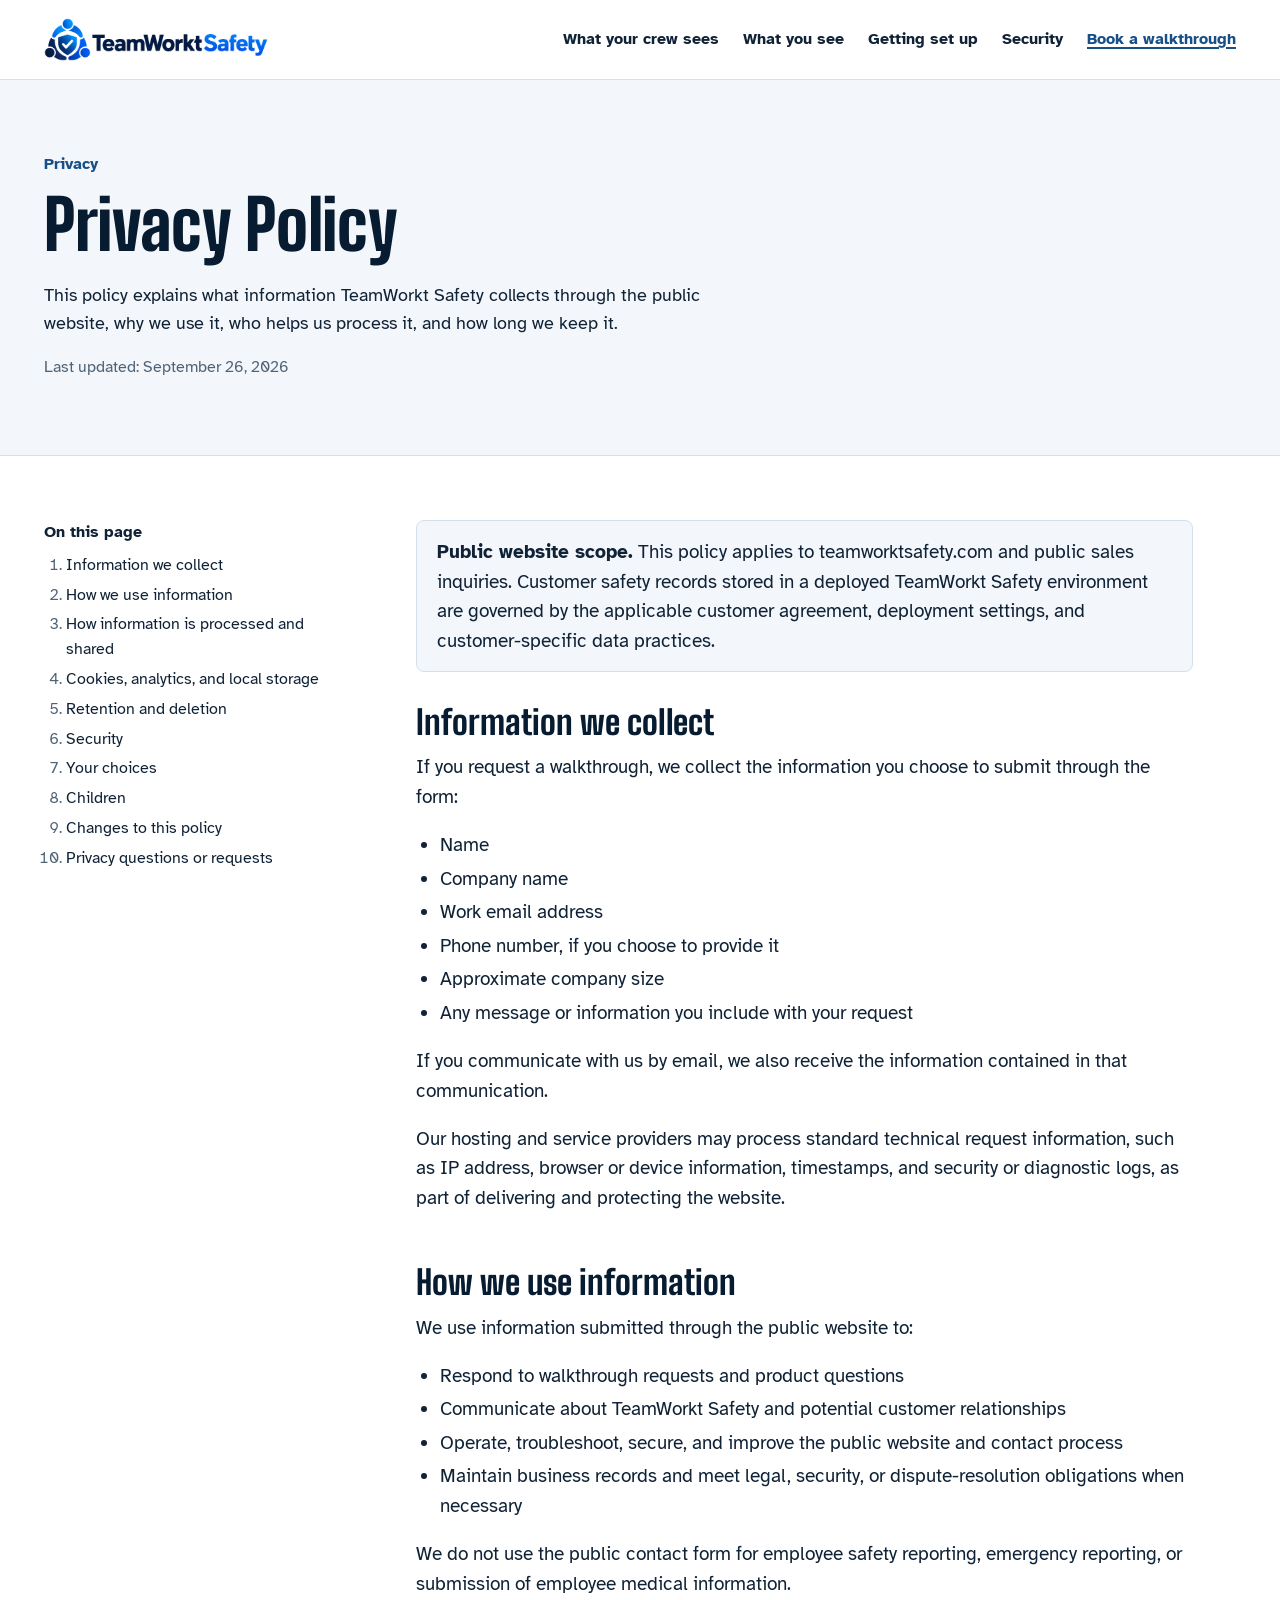
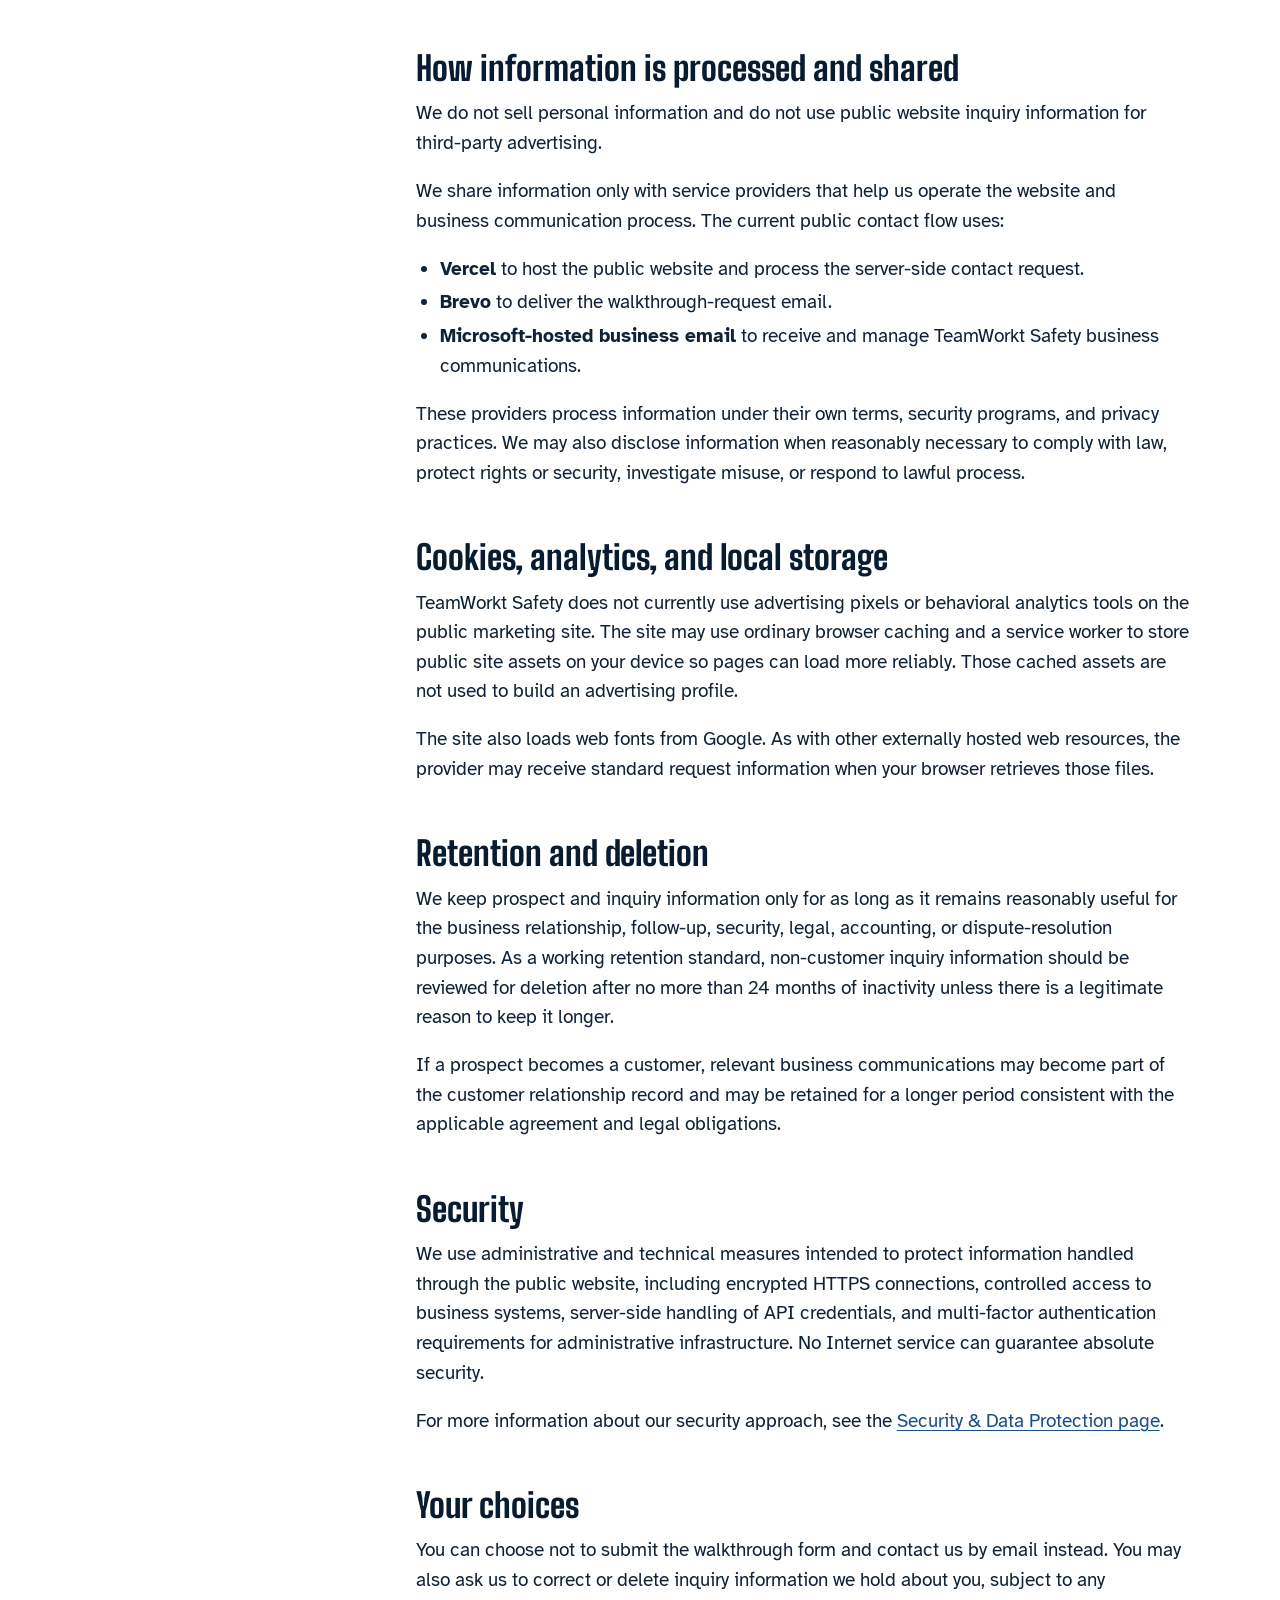
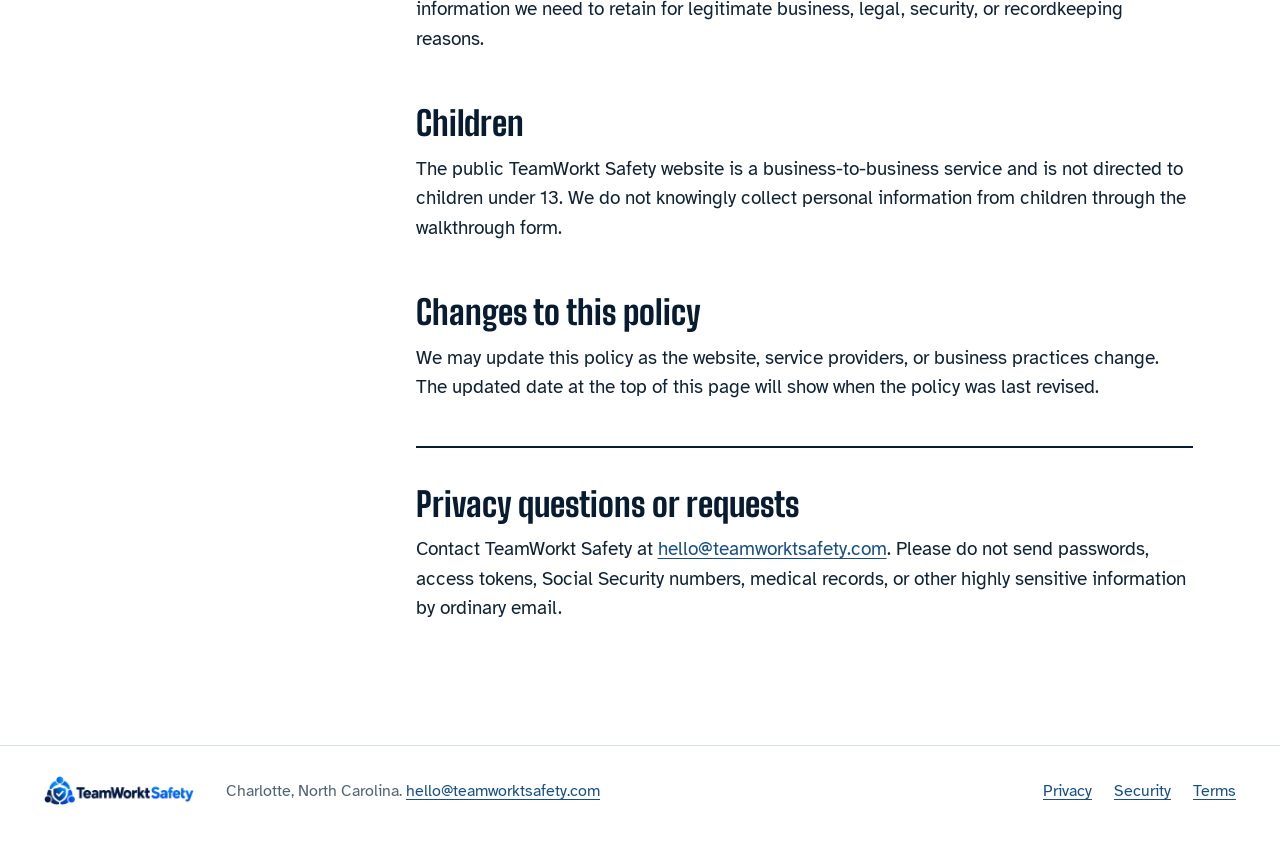
==== commit 513943c4: "Add files via upload" ====
--- a/privacy.html
+++ b/privacy.html
@@ -5,14 +5,14 @@
 <meta name="viewport" content="width=device-width, initial-scale=1">
 <title>Privacy Policy | TeamWorkt Safety</title>
 <meta name="description" content="How TeamWorkt Safety collects, uses, shares, retains, and protects information submitted through the public website.">
-<meta name="theme-color" content="#011840">
+<meta name="theme-color" content="#0b315c">
 <link rel="icon" href="assets/favicon.ico" sizes="any">
 <link rel="icon" type="image/png" sizes="32x32" href="assets/favicon-32.png">
 <link rel="apple-touch-icon" sizes="180x180" href="assets/apple-touch-icon.png">
 <link rel="manifest" href="site.webmanifest">
 <link rel="preconnect" href="https://fonts.googleapis.com">
 <link rel="preconnect" href="https://fonts.gstatic.com" crossorigin>
-<link href="https://fonts.googleapis.com/css2?family=Kalam&family=Public+Sans:ital,wght@0,400;0,600;0,700;1,400&family=Zilla+Slab:wght@500;600;700&display=swap" rel="stylesheet">
+<link href="https://fonts.googleapis.com/css2?family=Atkinson+Hyperlegible:ital,wght@0,400;0,700;1,400&family=Big+Shoulders:opsz,wght@10..72,600..800&display=swap" rel="stylesheet">
 <link rel="stylesheet" href="assets/site.css">
 </head>
 <body>
--- a/assets/site.css
+++ b/assets/site.css
@@ -1,316 +1,313 @@
 /* TeamWorkt Safety: shared styles for every public page.
-   Palette: crew navy (from the logo wordmark), safety yellow, ballpoint blue (from the
-   logo's "Safety", used only for hand-written notes), plus paper, manila and concrete neutrals.
-   Type: Zilla Slab for headings, Public Sans for reading, Kalam for hand-written notes. */
+   Colors come straight from the TeamWorkt app: sidebar navy, action blue, report-header blue,
+   the app's light background and border, plus white. Nothing else.
+   Type: Big Shoulders (signage face, headings and the jobsite sign) + Atkinson Hyperlegible
+   (built for legibility, everything people read). */
 
 :root{
-  --navy:#011840;
-  --navy-soft:#22355a;
-  --yellow:#f7c600;
-  --pen:#1f5fd6;
-  --paper:#fbfaf6;
+  --navy:#071c31;      /* app sidebar */
+  --deep:#0b315c;      /* app theme color */
+  --blue:#174f86;      /* app buttons */
+  --sign:#1c64a5;      /* app report header, used as "safety blue" */
+  --sky:#9cc3ea;       /* light blue for text on navy */
+  --surface:#f3f6fa;   /* app page background */
+  --line:#d6e0ea;      /* app borders */
+  --ink:#102236;       /* app text */
+  --muted:#4f6377;
   --white:#ffffff;
-  --manila:#ece1c3;
-  --manila-rule:#d6c79d;
-  --concrete:#5b6370;
-  --rule:#dcd7ca;
-  --slab:"Zilla Slab",Rockwell,"Roboto Slab",Georgia,serif;
-  --sans:"Public Sans",system-ui,-apple-system,"Segoe UI",Roboto,sans-serif;
-  --hand:"Kalam","Bradley Hand","Segoe Print",cursive;
-  --gutter:clamp(16px,4vw,40px);
-  --max:1180px;
+  --head:"Big Shoulders","Big Shoulders Display","Arial Narrow",Arial,sans-serif;
+  --body:"Atkinson Hyperlegible",Verdana,"Segoe UI",sans-serif;
+  --gutter:clamp(16px,4vw,44px);
+  --max:1200px;
 }
 
 *,*::before,*::after{box-sizing:border-box}
 html{-webkit-text-size-adjust:100%}
-body{margin:0;background:var(--paper);color:var(--navy);font-family:var(--sans);font-size:18px;line-height:1.6;overflow-x:clip}
-img{max-width:100%;height:auto;display:block}
-a{color:var(--navy);text-decoration-thickness:1px;text-underline-offset:3px}
-a:hover{text-decoration-thickness:2px}
-:focus-visible{outline:3px solid var(--pen);outline-offset:3px}
+body{margin:0;background:var(--white);color:var(--ink);font-family:var(--body);font-size:18.5px;line-height:1.6;overflow-x:clip}
+img,svg{max-width:100%;display:block}
+img{height:auto}
+a{color:var(--blue);text-underline-offset:3px}
+a:hover{color:var(--navy)}
+:focus-visible{outline:3px solid var(--sign);outline-offset:3px}
 p{margin:0 0 1em}
-h1,h2,h3{font-family:var(--slab);font-weight:600;color:var(--navy);margin:0}
-h1{font-size:clamp(2.3rem,4.1vw,3.45rem);line-height:1.03;letter-spacing:-.012em}
-h2{font-size:clamp(1.95rem,3.3vw,2.85rem);line-height:1.08;letter-spacing:-.008em;margin-bottom:.55em}
-h3{font-size:1.3rem;line-height:1.2;margin-bottom:.35em}
-strong,b{font-weight:700}
+h1,h2,h3{font-family:var(--head);color:var(--navy);margin:0;font-optical-sizing:auto}
+h1{font-size:clamp(2.9rem,5.6vw,4.75rem);font-weight:800;line-height:1;letter-spacing:-.005em}
+h2{font-size:clamp(2.3rem,4.2vw,3.6rem);font-weight:750;line-height:.98;margin-bottom:.45em}
+h3{font-size:1.65rem;font-weight:700;line-height:1.05;margin-bottom:.35em}
 .wrap{width:min(var(--max),100% - 2*var(--gutter));margin-inline:auto}
 .skip{position:absolute;left:-9999px}
-.skip:focus{left:16px;top:16px;background:var(--yellow);padding:8px 12px;z-index:10}
-
-/* ---------- header (plain, scrolls away with the page) ---------- */
-.masthead{background:var(--white);border-bottom:1px solid var(--rule)}
-.masthead-inner{display:flex;align-items:center;justify-content:space-between;gap:24px;min-height:84px;flex-wrap:wrap;padding-block:14px}
-.logo img{width:236px}
-.masthead nav{display:flex;flex-wrap:wrap;gap:6px 26px;font-size:15.5px;font-weight:600}
-.masthead nav a{text-decoration:none;padding-block:4px}
-.masthead nav a:hover{text-decoration:underline}
-.masthead nav .nav-book{text-decoration:underline;text-decoration-color:var(--yellow);text-decoration-thickness:4px;text-underline-offset:6px}
+.skip:focus{left:16px;top:16px;background:var(--white);padding:8px 12px;z-index:10}
+
+/* ---------- header ---------- */
+.masthead{border-bottom:1px solid var(--line)}
+.masthead-inner{display:flex;align-items:center;justify-content:space-between;flex-wrap:wrap;gap:12px 28px;padding-block:18px}
+.logo img{width:224px}
+.masthead nav{display:flex;flex-wrap:wrap;gap:4px 24px;font-size:16px;font-weight:700}
+.masthead nav a{color:var(--ink);text-decoration:none;padding:6px 0}
+.masthead nav a:hover{color:var(--blue);text-decoration:underline}
+.masthead nav .nav-book{color:var(--blue);text-decoration:underline;text-decoration-thickness:2px}
 
 /* ---------- buttons ---------- */
-.btn{display:inline-block;background:var(--yellow);color:var(--navy);border:2px solid var(--navy);border-radius:3px;padding:13px 22px;font:700 17px/1.2 var(--sans);text-decoration:none;cursor:pointer}
-.btn:hover{background:var(--navy);color:var(--yellow)}
+.btn{display:inline-block;background:var(--blue);color:var(--white);border:0;border-radius:6px;padding:15px 24px;font:700 17px/1.2 var(--body);text-decoration:none;cursor:pointer}
+.btn:hover{background:var(--navy);color:var(--white)}
 .btn[disabled]{opacity:.6;cursor:progress}
 
-/* ---------- hand-written notes ---------- */
-.hand{font-family:var(--hand);color:var(--pen);font-weight:400;line-height:1.2}
-.ink{fill:none;stroke:var(--pen);stroke-width:2.6;stroke-linecap:round;stroke-linejoin:round;vector-effect:non-scaling-stroke}
-.tape{position:absolute;background:#efe4c4;color:var(--pen);font-family:var(--hand);line-height:1.15;padding:.45em .9em .5em;box-shadow:0 1px 2px rgba(1,24,64,.18);clip-path:polygon(0 6%,3% 0,97% 4%,100% 0,99% 94%,96% 100%,4% 96%,0 100%,1% 50%)}
-
 /* ---------- hero ---------- */
-.hero{padding:56px 0 132px;background:var(--paper)}
-.hero-grid{display:grid;grid-template-columns:minmax(0,5.2fr) minmax(0,6.8fr);gap:56px;align-items:start}
-.hero-copy{padding-top:22px}
-.hero-copy h1{margin-bottom:26px;max-width:12.5em}
-.lede{font-size:1.18rem;line-height:1.55;max-width:31em}
-.hero-act{display:flex;flex-wrap:wrap;align-items:center;gap:12px 18px;margin:30px 0 26px}
-.hero-act .or{font-size:15.5px;color:var(--concrete)}
-.hero-small{font-size:15.5px;color:var(--concrete);max-width:28em;border-top:1px solid var(--rule);padding-top:14px}
-.hero-figure{position:relative;margin:0}
-.hero-photo{position:relative;margin-left:21%}
-.hero-photo img{width:100%;aspect-ratio:1/1;object-fit:cover;object-position:0% 50%;border-radius:2px}
-.hero-photo svg{position:absolute;inset:0;width:100%;height:100%;overflow:visible}
-.tape-roof{left:44%;top:3%;max-width:53%;font-size:clamp(15px,1.55vw,19px);transform:rotate(-2.2deg)}
-.phone{position:absolute;left:0;bottom:-96px;width:34%;background:var(--navy);padding:9px 7px 22px;border-radius:26px;box-shadow:0 22px 40px -22px rgba(1,24,64,.75)}
-.phone img{width:100%;aspect-ratio:430/690;object-fit:cover;object-position:top;border-radius:17px 17px 6px 6px}
-.hero-figure figcaption{margin:22px 0 0 37%;font-size:14.5px;color:var(--concrete);max-width:30em}
-
-/* ---------- the paper form ---------- */
-.paper{background:var(--manila);padding:104px 0 96px}
-.paper-grid{display:grid;grid-template-columns:minmax(0,6fr) minmax(0,5fr);gap:112px;align-items:center}
-.clipboard{position:relative;max-width:470px;transform:rotate(-1.4deg);margin-left:4%}
-.clip{position:absolute;left:50%;top:-18px;width:120px;height:34px;margin-left:-60px;background:#8b8f96;border-radius:6px 6px 3px 3px;border:2px solid #6c7079;z-index:2}
-.sheet{background:var(--white);padding:40px 34px 34px;box-shadow:0 1px 0 #cfc6ad,0 18px 30px -18px rgba(60,44,10,.45)}
-.sheet-title{font-family:var(--slab);font-weight:700;font-size:1.25rem;border-bottom:2px solid var(--navy);padding-bottom:8px;margin-bottom:18px}
-.f{display:flex;align-items:flex-end;gap:10px;font-size:13.5px;color:var(--concrete);margin-bottom:14px}
-.f>span:first-child{white-space:nowrap}
-.f-line{flex:1;border-bottom:1px solid #9aa0a9;min-height:27px;color:var(--pen);font-family:var(--hand);font-size:17px;padding-left:6px;line-height:1.5}
-.f-pair{display:grid;grid-template-columns:1fr 1fr;gap:18px}
-.f-block{border-bottom:1px solid #9aa0a9;min-height:26px;font-family:var(--hand);color:var(--pen);font-size:17px;line-height:26px;padding-left:4px}
-.f-block+.f-block{margin-top:2px}
-.f-label{font-size:13.5px;color:var(--concrete);margin:10px 0 2px}
-.blank-half{position:relative}
-.bracket{position:absolute;right:-66px;top:-6px;bottom:-4px;width:40px}
-.bracket svg{width:100%;height:100%;overflow:visible}
-.bracket .hand{position:absolute;left:46px;top:40%;width:6.2em;font-size:20px;transform:rotate(3deg)}
-.sample-tag{font-size:13px;color:var(--concrete);margin:18px 0 0 4%}
-.paper-copy p{max-width:30em}
-.paper-copy .pull{font-family:var(--slab);font-size:1.45rem;line-height:1.3;font-weight:500;border-left:4px solid var(--yellow);padding-left:18px;margin:28px 0}
+.hero{padding:64px 0 120px}
+.hero-grid{display:grid;grid-template-columns:minmax(0,5.4fr) minmax(0,6.6fr);gap:60px;align-items:start}
+.hero-copy h1{margin-bottom:28px}
+.lede{font-size:1.2rem;line-height:1.55;max-width:29em}
+.hero-act{display:flex;flex-wrap:wrap;align-items:center;gap:10px 18px;margin:30px 0 34px}
+.hero-act .or{font-size:16px;color:var(--muted)}
+.hero-where{font-size:16px;color:var(--muted);max-width:27em;margin:0}
+.hero-where b{color:var(--ink)}
+.posted{position:relative;margin:8px 0 0}
+.posted .photo{width:100%;aspect-ratio:932/724;object-fit:cover;border-radius:3px}
+.posted figcaption{font-size:15px;color:var(--muted);margin:22px 0 0 48%;max-width:26em}
+
+/* the jobsite sign */
+.sign{position:absolute;left:-7%;bottom:-62px;width:min(400px,50%);background:var(--white);border:2px solid var(--navy);border-radius:9px;padding:9px;transform:rotate(-1.2deg);box-shadow:0 2px 0 rgba(7,28,49,.25),0 18px 30px -16px rgba(7,28,49,.55)}
+.sign-inner{border:1px solid var(--line);border-radius:4px;overflow:hidden}
+.sign-bar{background:var(--sign);color:var(--white);font-family:var(--head);font-weight:800;font-style:italic;text-transform:uppercase;letter-spacing:.05em;font-size:clamp(1.5rem,2.6vw,2.1rem);line-height:1;padding:9px 14px 7px}
+.sign-body{padding:14px 14px 12px}
+.sign-q{font-family:var(--body);font-weight:700;font-size:clamp(1rem,1.45vw,1.2rem);line-height:1.25;color:var(--navy);margin:0 0 12px}
+.sign-row{display:grid;grid-template-columns:34% 1fr;gap:12px;align-items:center}
+.sign-row svg{width:100%;height:auto}
+.sign-row p{font-size:clamp(.78rem,1.05vw,.9rem);line-height:1.35;margin:0}
+.sign-row .lang{display:block;margin-top:6px;font-weight:700}
+.sign-foot{border-top:2px solid var(--navy);margin-top:12px;padding-top:7px;font-size:clamp(.72rem,.95vw,.82rem);font-weight:700}
+.screw{position:absolute;width:9px;height:9px;border-radius:50%;background:var(--surface);border:1.5px solid #8ea0b3}
+.screw.a{left:3px;top:3px}.screw.b{right:3px;top:3px}.screw.c{left:3px;bottom:3px}.screw.d{right:3px;bottom:3px}
+
+/* ---------- the paperwork problem ---------- */
+.problem{background:var(--surface);padding:110px 0 100px}
+.problem-grid{display:grid;grid-template-columns:minmax(0,7fr) minmax(0,5fr);gap:72px;align-items:end}
+.problem h2{font-size:clamp(2.6rem,5.6vw,4.9rem);font-weight:800;line-height:.92;margin:0;max-width:9.5em}
+.problem-copy p{max-width:30em}
+.problem-copy p:last-child{margin-bottom:0}
 
 /* ---------- crew ---------- */
-.crew{padding:120px 0 76px}
-.crew-grid{display:grid;grid-template-columns:minmax(0,4.4fr) minmax(0,7.6fr);gap:64px;align-items:start}
-.crew-copy>p{max-width:30em}
-.points{margin:30px 0 0;padding:0;list-style:none}
-.points li{padding:16px 0;border-top:1px solid var(--rule);max-width:31em}
-.points li b{display:block;font-family:var(--slab);font-size:1.18rem;font-weight:600;margin-bottom:2px}
-.shot{margin:0}
-.shot img{border:1px solid #c9ccd2;border-radius:4px}
-.shot figcaption{font-size:14.5px;color:var(--concrete);margin-top:12px}
-.crew .shot{margin-top:8px}
-
-/* ---------- the record ---------- */
-.record{padding:76px 0 124px}
-.record-grid{display:grid;grid-template-columns:minmax(0,4fr) minmax(0,8fr);gap:64px;align-items:start}
-.record-intro p{max-width:24em}
-.record-intro .note{font-size:15px;color:var(--concrete)}
-.folder{position:relative;margin-top:30px}
-.folder-tab{display:inline-block;background:var(--manila);padding:9px 22px 7px;border-radius:7px 7px 0 0;font-weight:700;font-size:15.5px}
-.folder-tab span{font-weight:400;color:var(--concrete);margin-left:8px}
-.folder-body{background:var(--manila);padding:10px 26px 22px;border-radius:0 7px 7px 7px}
-.log{list-style:none;margin:0;padding:0}
-.log li{display:grid;grid-template-columns:150px minmax(0,1fr) auto;gap:6px 22px;align-items:baseline;padding:17px 0;border-bottom:1px solid var(--manila-rule)}
-.log li:last-child{border-bottom:0}
-.log-who{font-size:14.5px;font-weight:700}
-.log-what{font-size:16.5px;line-height:1.5}
-.log .status{justify-self:end}
-.status{font-size:13px;font-weight:700;padding:3px 9px;border-radius:2px;border:1.5px solid var(--navy);white-space:nowrap;background:var(--white)}
-.status.new{background:var(--yellow);border-color:var(--yellow)}
-.status.waiting{background:var(--navy);color:var(--white)}
-.status.closed{font-family:var(--slab);font-size:15px;letter-spacing:.08em;border:3px double var(--navy);padding:2px 10px;transform:rotate(-4deg);background:transparent}
-
-/* ---------- office / dashboard ---------- */
-.office{padding:96px 0 104px;background:var(--white);border-block:1px solid var(--rule);overflow:hidden}
-.office-grid{display:grid;grid-template-columns:minmax(0,4fr) minmax(0,8fr);gap:56px;align-items:start}
-.office-copy p{max-width:25em}
-.office-copy h2{margin-top:6px}
-.dash{position:relative;margin:0 calc((min(var(--max),100vw - 2*var(--gutter)) - 100vw)/2) 0 0}
-.dash-frame{position:relative}
-.dash img{border:1px solid #c9ccd2;border-right:0;border-radius:4px 0 0 4px;width:100%}
-.dash svg{position:absolute;inset:0;width:100%;height:100%;overflow:visible}
-.highlight{fill:var(--yellow);opacity:.55;mix-blend-mode:multiply}
-.dash .hand{display:block;margin:18px 0 0 47%;font-size:clamp(17px,1.7vw,21px);max-width:16em}
-.dash figcaption.small{font-size:14.5px;color:var(--concrete);margin-top:10px}
-
-/* ---------- no app ---------- */
-.access{padding:112px 0 88px}
-.url-line{font-family:var(--slab);font-weight:600;font-size:clamp(1.7rem,7.8vw,5.6rem);line-height:1;letter-spacing:-.02em;margin:0 0 44px;overflow-wrap:anywhere;text-decoration:underline;text-decoration-color:var(--yellow);text-decoration-thickness:.16em;text-underline-offset:.12em;text-decoration-skip-ink:none}
-.url-line .dim{color:#9aa0a9}
-.access-grid{display:grid;grid-template-columns:minmax(0,3.5fr) minmax(0,4fr) minmax(0,4.5fr);gap:48px}
-.access-grid h2{font-size:clamp(1.7rem,2.6vw,2.2rem)}
-.access-grid p{max-width:28em}
+.crew{padding:112px 0 96px}
+.crew-grid{display:grid;grid-template-columns:minmax(0,4fr) minmax(0,4fr) minmax(0,3.4fr);gap:56px;align-items:end}
+.crew-intro{align-self:start;padding-top:20px}
+.crew-intro p{max-width:24em}
+.phone{background:var(--navy);padding:10px 8px 26px;border-radius:30px;max-width:330px;margin-inline:auto}
+.phone img{width:100%;border-radius:20px 20px 7px 7px}
+.facts-col{margin:0}
+.facts-col div{padding:15px 0;border-top:2px solid var(--navy)}
+.facts-col dt{font-family:var(--head);font-weight:750;font-size:1.45rem;line-height:1;color:var(--navy);margin-bottom:4px}
+.facts-col dd{margin:0;font-size:16.5px;line-height:1.5}
+.note{font-size:15px;color:var(--muted)}
+
+/* ---------- one record ---------- */
+.record{padding:40px 0 120px}
+.record-grid{display:grid;grid-template-columns:minmax(0,7fr) minmax(0,5fr);gap:72px;align-items:start}
+.record-copy{padding-top:12px}
+.record-copy p{max-width:27em}
+.app-card{background:var(--white);border:1px solid var(--line);border-radius:12px;box-shadow:0 1px 2px rgba(16,34,54,.06);overflow:hidden}
+.app-card-head{display:flex;flex-wrap:wrap;align-items:center;gap:6px 14px;padding:20px 24px 16px;border-bottom:1px solid var(--line);background:var(--surface)}
+.app-card-head .id{font-weight:700;font-size:1.15rem;color:var(--navy)}
+.app-card-head .kind{font-size:1rem;color:var(--muted);margin-right:auto}
+.pill{display:inline-block;font-size:13.5px;font-weight:700;padding:3px 11px;border-radius:999px;background:#e6eef7;color:var(--blue)}
+.pill.done{background:var(--navy);color:var(--white)}
+.app-card-sub{padding:12px 24px 0;font-size:15px;color:var(--muted)}
+.activity{list-style:none;margin:0;padding:8px 24px 18px}
+.activity li{position:relative;padding:13px 0 13px 24px;border-bottom:1px solid var(--line)}
+.activity li:last-child{border-bottom:0}
+.activity li::before{content:"";position:absolute;left:2px;top:22px;width:9px;height:9px;border-radius:50%;background:#b7c6d6}
+.activity li.key::before{background:var(--blue)}
+.activity .what{display:block;font-size:16.5px;line-height:1.4;color:var(--ink)}
+.activity .meta{display:block;font-size:14px;color:var(--muted);margin-top:2px}
+
+/* ---------- office / dashboard (navy, like the app sidebar) ---------- */
+.office{background:var(--navy);color:#dce6f1;padding:104px 0 96px}
+.office h2{color:var(--white)}
+.office-head{display:grid;grid-template-columns:minmax(0,5fr) minmax(0,6fr);gap:64px;align-items:end;margin-bottom:48px}
+.office-head p{margin:0;max-width:32em;font-size:1.1rem}
+.dash{margin:0}
+.dash img{width:100%;border-radius:8px;border:1px solid #23415f}
+.regions{display:grid;grid-template-columns:17fr 51fr 32fr;margin-top:0}
+.regions p{margin:0;padding:16px 18px 0 0;font-size:15.5px;line-height:1.45;border-top:2px solid var(--sky);margin-top:18px;margin-right:14px}
+.regions p:last-child{margin-right:0}
+.regions b{display:block;color:var(--white);font-size:16px}
+
+/* ---------- nothing to download ---------- */
+.access{padding:112px 0 100px}
+.access-grid{display:grid;grid-template-columns:auto minmax(0,1fr) minmax(0,1fr);gap:22px 56px;align-items:start;align-content:start}
+.homescreen{grid-row:1/3;width:148px;text-align:center;font-size:14px;color:var(--ink)}
+.homescreen img{width:148px;border-radius:32px;margin-bottom:8px}
+.access h2{grid-column:2/-1;margin-bottom:0}
+.access-text{grid-column:2/-1;display:grid;grid-template-columns:1fr 1fr;gap:48px}
+.access-text p{margin:0}
+.addr{font-weight:700;color:var(--blue);white-space:nowrap}
 
 /* ---------- setup ---------- */
-.setup{padding:72px 0 112px}
-.setup-head{max-width:36em;margin-bottom:40px}
-.setup-grid{display:grid;grid-template-columns:minmax(0,5fr) minmax(0,7fr);gap:0;border:2px solid var(--navy)}
-.setup-col{padding:30px 32px}
-.setup-col+.setup-col{border-left:2px solid var(--navy);background:var(--white)}
-.checks{list-style:none;margin:16px 0 0;padding:0}
-.checks li{position:relative;padding:9px 0 9px 36px}
-.checks li::before{content:"";position:absolute;left:0;top:13px;width:20px;height:20px;border:2px solid var(--navy);background:var(--white)}
-.setup-col p{max-width:34em}
-.setup-col .hand{font-size:21px;margin:22px 0 0;transform:rotate(-1.5deg);display:block}
+.setup{background:var(--surface);padding:104px 0 112px}
+.setup-grid{display:grid;grid-template-columns:minmax(0,4fr) minmax(0,8fr);gap:72px}
+.setup-intro p{max-width:22em}
+.lists{display:grid;grid-template-columns:minmax(0,5fr) minmax(0,6fr);gap:48px}
+.lists ul{list-style:none;margin:12px 0 0;padding:0}
+.lists li{padding:10px 0;border-bottom:1px solid var(--line)}
+.lists li:first-child{border-top:1px solid var(--line)}
+.setup-after{grid-column:2;margin:12px 0 0;max-width:40em}
 
 /* ---------- who ---------- */
-.who{background:var(--navy);color:#e9ecf2;padding:112px 0 120px}
-.who h2{color:var(--white)}
-.who a:not(.btn){color:var(--white)}
-.who-grid{display:grid;grid-template-columns:minmax(0,7fr) minmax(0,5fr);gap:72px;align-items:center}
-.who-copy p{max-width:32em}
-.who-copy .lead{font-size:1.25rem;color:var(--white)}
-.who-copy .rbh{border-left:4px solid var(--yellow);padding-left:18px;margin:30px 0}
-.placeholder{aspect-ratio:4/3;border:2px dashed var(--manila-rule);display:flex;align-items:center;justify-content:center;text-align:center;padding:28px;color:var(--manila);font-size:15.5px;line-height:1.45}
-.placeholder b{display:block;font-family:var(--slab);font-size:1.15rem;margin-bottom:6px;color:var(--white)}
-
-/* ---------- security summary ---------- */
-.sec{padding:104px 0 92px}
-.sec-grid{display:grid;grid-template-columns:minmax(0,4fr) minmax(0,8fr);gap:64px}
-.facts{margin:0}
-.facts div{display:grid;grid-template-columns:minmax(0,4fr) minmax(0,7fr);gap:24px;padding:18px 0;border-top:1px solid var(--rule)}
-.facts div:last-child{border-bottom:1px solid var(--rule)}
-.facts dt{font-family:var(--slab);font-weight:600;font-size:1.15rem}
-.facts dd{margin:0}
-.facts .plain dt{color:var(--navy)}
-.facts .plain{background:#fff7d1;padding-inline:14px}
+.who{padding:112px 0 100px}
+.who-grid{display:grid;grid-template-columns:minmax(0,6fr) minmax(0,5fr);gap:72px;align-items:start}
+.who-copy p{max-width:31em}
+.span-line{margin:44px 0 0;display:grid;grid-template-columns:auto 1fr auto;align-items:center;gap:0 14px}
+.span-line .end{font-size:15px;line-height:1.35;max-width:12em}
+.span-line .end b{display:block;white-space:nowrap;font-family:var(--head);font-size:1.5rem;font-weight:750;color:var(--navy);line-height:1}
+.span-line .end.right{text-align:right}
+.span-line .rule{height:2px;background:var(--navy);position:relative}
+.span-line .rule::before,.span-line .rule::after{content:"";position:absolute;top:-5px;width:12px;height:12px;border-radius:50%;background:var(--blue)}
+.span-line .rule::before{left:-2px}
+.span-line .rule::after{right:-2px}
+.span-note{font-size:15px;color:var(--muted);margin-top:14px;text-align:center}
+.placeholder{aspect-ratio:5/4;border:2px dashed #9fb3c8;border-radius:4px;display:flex;align-items:center;justify-content:center;text-align:center;padding:28px;color:var(--muted);font-size:15.5px;line-height:1.45;background:var(--surface)}
+.placeholder b{display:block;font-family:var(--head);font-size:1.5rem;color:var(--navy);margin-bottom:6px}
+
+/* ---------- security ---------- */
+.sec{padding:24px 0 112px}
+.sec-grid{display:grid;grid-template-columns:minmax(0,7fr) minmax(0,5fr);gap:64px;align-items:start}
+.sec-list{list-style:none;margin:20px 0 0;padding:0}
+.sec-list li{padding:14px 0 14px 34px;position:relative;border-top:1px solid var(--line)}
+.sec-list li::before{content:"";position:absolute;left:0;top:22px;width:14px;height:14px;background:var(--blue);border-radius:2px}
+.no-claim{border:2px solid var(--navy);border-radius:4px;padding:26px 28px}
+.no-claim h3{font-size:1.75rem}
+.no-claim p:last-child{margin:0}
 
 /* ---------- contact ---------- */
-.contact{background:var(--manila);padding:112px 0 120px}
+.contact{background:var(--surface);border-top:1px solid var(--line);padding:104px 0 112px}
 .contact-grid{display:grid;grid-template-columns:minmax(0,5fr) minmax(0,6fr);gap:72px;align-items:start}
-.contact-copy p{max-width:29em}
-.contact-copy .alt{font-size:16px;border-top:1px solid var(--manila-rule);padding-top:18px;margin-top:28px}
-.form-sheet{background:var(--white);padding:36px 34px 30px;box-shadow:0 1px 0 #cfc6ad,0 22px 34px -24px rgba(60,44,10,.5)}
-.form-sheet h3{font-size:1.45rem;margin-bottom:4px}
-.form-sheet .req{font-size:14.5px;color:var(--concrete);margin-bottom:22px}
+.contact-copy p{max-width:28em}
+.contact-copy .alt{font-size:16px;border-top:1px solid var(--line);padding-top:18px;margin-top:28px}
+.form-card{background:var(--white);border:1px solid var(--line);border-radius:12px;padding:34px 32px 28px}
+.form-card h3{font-size:2rem}
+.form-card .req{font-size:15px;color:var(--muted);margin-bottom:22px}
 .contact-form{display:grid;gap:16px}
 .form-row{display:grid;grid-template-columns:1fr 1fr;gap:16px}
-.field{display:grid;gap:5px}
-.field label{font-size:15px;font-weight:700}
-.field label .opt{font-weight:400;color:var(--concrete)}
-.field input,.field select,.field textarea{width:100%;font:inherit;font-size:16px;color:var(--navy);background:var(--paper);border:1.5px solid #8d939c;border-radius:2px;padding:11px 12px}
-.field input:focus,.field select:focus,.field textarea:focus{outline:3px solid var(--yellow);outline-offset:0;border-color:var(--navy)}
-.field textarea{min-height:112px;resize:vertical}
+.field{display:grid;gap:6px}
+.field label{font-size:15.5px;font-weight:700}
+.field label .opt{font-weight:400;color:var(--muted)}
+.field input,.field select,.field textarea{width:100%;font:inherit;font-size:16.5px;color:var(--ink);background:var(--white);border:1.5px solid #9fb0c2;border-radius:6px;padding:11px 12px}
+.field input:focus,.field select:focus,.field textarea:focus{outline:3px solid #bcd5ee;outline-offset:0;border-color:var(--blue)}
+.field textarea{min-height:110px;resize:vertical}
 .contact-submit{justify-self:start;margin-top:4px}
-.form-note{font-size:14px;color:var(--concrete);margin:0}
-.form-msg{display:none;padding:13px 15px;font-size:15.5px;font-weight:600;margin-bottom:18px;border-left:5px solid}
+.form-note{font-size:14.5px;color:var(--muted);margin:0}
+.form-msg{display:none;padding:13px 15px;font-size:16px;font-weight:700;margin-bottom:18px;border-radius:6px}
 .form-msg.is-visible{display:block}
-.contact-success{background:#eef6ea;border-color:#2f6b2a;color:#1d4a1a}
-.contact-error{background:#fbeceb;border-color:#a3261f;color:#7c1d18}
+.contact-success{background:#e7f2ea;color:#1c5230}
+.contact-error{background:#f9e7e7;color:#7c1d18}
 .hidden-honey{position:absolute!important;left:-9999px!important;width:1px!important;height:1px!important;overflow:hidden!important}
 
 /* ---------- footer ---------- */
-.footer{border-top:1px solid var(--rule);background:var(--paper);padding:34px 0 40px;font-size:15px;color:var(--concrete)}
-.footer-inner{display:flex;flex-wrap:wrap;align-items:center;gap:14px 36px}
+.footer{border-top:1px solid var(--line);padding:30px 0 38px;font-size:15.5px;color:var(--muted)}
+.footer-inner{display:flex;flex-wrap:wrap;align-items:center;gap:14px 32px}
 .footer img{width:150px}
 .footer .place{margin:0}
 .footer nav{display:flex;gap:22px;margin-left:auto}
-.footer a{color:var(--navy)}
 
 /* ---------- policy pages ---------- */
-.page-head{background:var(--manila);padding:72px 0 64px}
-.page-head .label{font-size:15.5px;font-weight:700;margin-bottom:12px}
-.page-head h1{max-width:15em;margin-bottom:22px}
-.page-head p{max-width:40em;font-size:1.12rem}
-.page-head .updated{font-size:15px;color:var(--concrete);margin-top:18px}
-.page-head .flag{background:var(--white);border-left:5px solid var(--yellow);padding:14px 18px;max-width:44em;margin-top:26px;font-size:16.5px}
-.legal{padding:72px 0 104px}
+.page-head{background:var(--surface);border-bottom:1px solid var(--line);padding:72px 0 60px}
+.page-head .label{font-size:16px;font-weight:700;color:var(--blue);margin-bottom:12px}
+.page-head h1{font-size:clamp(2.8rem,5.4vw,4.6rem);max-width:13em;margin-bottom:22px}
+.page-head p{max-width:40em;font-size:1.1rem}
+.page-head .updated{font-size:15.5px;color:var(--muted);margin-top:16px}
+.page-head .flag{background:var(--white);border:2px solid var(--navy);border-radius:4px;padding:14px 18px;max-width:44em;margin-top:26px;font-size:17px}
+.legal{padding:64px 0 104px}
 .legal-grid{display:grid;grid-template-columns:minmax(0,3fr) minmax(0,8fr);gap:64px;align-items:start}
-.toc{position:sticky;top:24px;font-size:15px}
+.toc{position:sticky;top:24px;font-size:15.5px}
 .toc p{font-weight:700;margin-bottom:8px}
-.toc ol{margin:0;padding-left:1.3em;color:var(--concrete)}
+.toc ol{margin:0;padding-left:1.4em;color:var(--muted)}
 .toc li{margin:5px 0}
-.toc a{text-decoration:none}
-.toc a:hover{text-decoration:underline}
+.toc a{color:var(--ink);text-decoration:none}
+.toc a:hover{text-decoration:underline;color:var(--blue)}
 .prose{max-width:42em}
-.prose h2{font-size:1.6rem;margin:2.1em 0 .6em;scroll-margin-top:20px}
-.prose h2:first-of-type{margin-top:1.2em}
+.prose h2{font-size:2.1rem;margin:1.6em 0 .4em;scroll-margin-top:20px}
+.prose h2:first-of-type{margin-top:1em}
 .prose ul{padding-left:1.3em}
 .prose li{margin:4px 0}
-.notice{background:var(--white);border:1px solid var(--rule);border-left:5px solid var(--navy);padding:16px 20px}
-.contact-box{margin-top:2.6em;padding-top:4px;border-top:2px solid var(--navy)}
+.notice{background:var(--surface);border:1px solid var(--line);border-radius:8px;padding:16px 20px}
+.contact-box{margin-top:2.4em;padding-top:6px;border-top:2px solid var(--navy)}
 .sec-block{padding:80px 0}
-.sec-block+.sec-block{border-top:1px solid var(--rule)}
-.sec-block .label{font-size:15.5px;font-weight:700;margin-bottom:10px;color:var(--concrete)}
+.sec-block+.sec-block{border-top:1px solid var(--line)}
+.sec-block .label{font-size:16px;font-weight:700;margin-bottom:10px;color:var(--blue)}
 .sec-split{display:grid;grid-template-columns:minmax(0,5fr) minmax(0,7fr);gap:64px;align-items:start}
 .sec-split p{max-width:36em}
-.standard{background:var(--white);border:2px solid var(--navy);padding:24px 26px;position:relative}
-.standard .tag{display:inline-block;background:var(--yellow);font-size:14px;font-weight:700;padding:3px 10px;margin-bottom:12px}
-.standard strong{display:block;font-family:var(--slab);font-size:1.25rem;font-weight:600;margin-bottom:6px}
+.standard{background:var(--surface);border:1px solid var(--line);border-radius:12px;padding:24px 26px}
+.standard .tag{display:inline-block;background:var(--navy);color:var(--white);font-size:13.5px;font-weight:700;padding:3px 11px;border-radius:999px;margin-bottom:12px}
+.standard strong{display:block;font-family:var(--head);font-size:1.6rem;font-weight:750;line-height:1.05;color:var(--navy);margin-bottom:8px}
 .standard p{margin:0}
 .controls{margin:30px 0 0}
-.controls div{display:grid;grid-template-columns:minmax(0,3fr) minmax(0,8fr);gap:28px;padding:20px 0;border-top:1px solid var(--rule)}
-.controls div:last-child{border-bottom:1px solid var(--rule)}
-.controls dt{font-family:var(--slab);font-weight:600;font-size:1.2rem}
+.controls div{display:grid;grid-template-columns:minmax(0,3fr) minmax(0,8fr);gap:28px;padding:20px 0;border-top:1px solid var(--line)}
+.controls div:last-child{border-bottom:1px solid var(--line)}
+.controls dt{font-family:var(--head);font-weight:750;font-size:1.5rem;line-height:1.05;color:var(--navy)}
 .controls dd{margin:0;max-width:40em}
-.dark-block{background:var(--navy);color:#e9ecf2}
+.dark-block{background:var(--navy);color:#dce6f1}
 .dark-block h2,.dark-block h3{color:var(--white)}
 .dark-block a:not(.btn){color:var(--white)}
-.dark-block .btn:hover{background:var(--white);color:var(--navy);border-color:var(--white)}
-.dark-block .label{color:#b9c2d3}
-.truth{border-left:4px solid var(--yellow);padding-left:18px;margin:26px 0;color:var(--white)}
-.aside-box{border:1px solid #3a4c70;padding:26px 28px}
+.dark-block .label{color:var(--sky)}
+.dark-block .btn{background:var(--white);color:var(--navy)}
+.dark-block .btn:hover{background:var(--sky);color:var(--navy)}
+.truth{border-left:4px solid var(--sky);padding-left:18px;margin:26px 0;color:var(--white)}
+.aside-box{border:1px solid #2a4867;border-radius:8px;padding:26px 28px}
 .aside-box h3{margin-bottom:12px}
-.vendor{border-top:1px solid #3a4c70;margin-top:16px;padding-top:14px;font-size:15.5px}
+.vendor{border-top:1px solid #2a4867;margin-top:16px;padding-top:14px;font-size:15.5px}
 .actions{display:flex;flex-wrap:wrap;gap:12px 22px;align-items:center;margin-top:28px}
-.small{font-size:15px;color:var(--concrete)}
+.small{font-size:15.5px;color:var(--muted)}
 
 /* ---------- smaller screens ---------- */
-@media (max-width:1180px){
-  .paper-grid{gap:64px}
-  .bracket{right:-44px;width:30px}
-  .bracket .hand{left:auto;right:-6px;top:auto;bottom:-80px;width:11em;text-align:right;font-size:19px}
-  .blank-half{margin-bottom:66px}
-  .f-pair{grid-template-columns:1fr;gap:0}
+@media (max-width:1060px){
+  .crew-grid{grid-template-columns:minmax(0,1fr) minmax(0,1fr);gap:48px}
+  .crew-intro{grid-column:1/-1;padding-top:0}
+  .facts-col{align-self:end}
 }
 @media (max-width:980px){
-  .hero-grid,.paper-grid,.crew-grid,.record-grid,.office-grid,.sec-grid,.contact-grid,.who-grid,.legal-grid,.sec-split{grid-template-columns:minmax(0,1fr);gap:44px}
-  .access-grid{grid-template-columns:minmax(0,1fr) minmax(0,1fr);gap:32px}
-  .access-grid h2{grid-column:1/-1}
-  .hero{padding-bottom:140px}
-  .hero-copy{padding-top:0}
-  .dash{margin-right:calc(-1*var(--gutter))}
+  .hero-grid,.problem-grid,.record-grid,.office-head,.sec-grid,.contact-grid,.who-grid,.legal-grid,.sec-split,.setup-grid{grid-template-columns:minmax(0,1fr);gap:44px}
+  .hero{padding-bottom:110px}
+  .posted{margin-left:6%}
+  .setup-after{grid-column:auto}
   .toc{position:static}
-  .clipboard{margin-left:0;margin-right:64px}
+  .regions{grid-template-columns:1fr;gap:0}
+  .regions p{margin-right:0}
+  .access-grid{grid-template-columns:auto minmax(0,1fr);gap:22px 36px}
+  .homescreen{grid-row:auto}
+  .access-text{grid-column:1/-1}
 }
 @media (max-width:700px){
-  body{font-size:17px}
-  .masthead-inner{min-height:0;padding-block:16px}
-  .logo img{width:190px}
-  .masthead nav{gap:4px 18px;font-size:15px}
-  .hero{padding:36px 0 120px}
-  .hero-photo{margin-left:12%}
-  .phone{width:42%;bottom:-86px;padding:6px 5px 16px;border-radius:20px}
-  .phone img{border-radius:14px 14px 4px 4px}
-  .hero-figure figcaption{margin-left:46%;font-size:13.5px}
-  .tape-roof{left:40%;max-width:58%}
-  .paper,.crew,.record,.office,.access,.setup,.who,.sec,.contact{padding-block:72px}
-  .crew{padding-top:84px}
-  .record{padding-top:40px}
-  .sheet{padding:32px 20px 24px}
-  .f-pair{grid-template-columns:1fr;gap:0}
-  .clipboard{margin-right:40px}
-  .log li{grid-template-columns:minmax(0,1fr) auto;padding:15px 0}
-  .log-what{grid-column:1/-1;order:3}
-  .log .status{order:2}
-  .folder-body{padding:6px 16px 16px}
+  body{font-size:17.5px}
+  .logo img{width:184px}
+  .masthead nav{gap:2px 18px;font-size:15px}
+  .hero{padding:36px 0 64px}
+  .posted{margin-left:0}
+  .sign{position:relative;left:auto;bottom:auto;margin:-64px 0 0 -2px;width:80%;max-width:340px;padding:6px}
+  .sign-body{padding:10px 10px 9px}
+  .sign-q{margin-bottom:8px}
+  .sign-row{grid-template-columns:38% 1fr;gap:8px}
+  .posted figcaption{margin:16px 0 0;font-size:14px}
+  .problem,.crew,.office,.access,.setup,.who,.contact{padding-block:72px}
+  .record{padding:16px 0 72px}
+  .sec{padding:8px 0 72px}
+  .crew-grid{grid-template-columns:minmax(0,1fr)}
+  .phone{max-width:280px}
+  .app-card-head,.activity{padding-inline:16px}
+  .app-card-sub{padding-inline:16px}
   .access-grid{grid-template-columns:minmax(0,1fr)}
-  .setup-grid{grid-template-columns:minmax(0,1fr)}
-  .setup-col{padding:24px 20px}
-  .setup-col+.setup-col{border-left:0;border-top:2px solid var(--navy)}
-  .facts div,.controls div{grid-template-columns:minmax(0,1fr);gap:4px}
+  .homescreen{width:112px}
+  .homescreen img{width:112px;border-radius:24px}
+  .access h2,.access-text{grid-column:auto}
+  .access-text{grid-template-columns:minmax(0,1fr);gap:16px}
+  .lists{grid-template-columns:minmax(0,1fr);gap:28px}
+  .span-line{grid-template-columns:minmax(0,1fr);gap:0;justify-items:start}
+  .span-line .end.right{text-align:left}
+  .span-line .rule{width:2px;height:44px;margin:10px 0 10px 5px}
+  .span-line .rule::before{left:-5px;top:-4px}
+  .span-line .rule::after{left:-5px;right:auto;top:auto;bottom:-4px}
+  .span-note{text-align:left}
   .form-row{grid-template-columns:minmax(0,1fr)}
-  .form-sheet{padding:28px 20px 24px}
-  .dash .hand{margin-left:30%}
+  .form-card{padding:26px 18px 22px}
+  .controls div{grid-template-columns:minmax(0,1fr);gap:4px}
   .footer nav{margin-left:0}
 }
-@media (prefers-reduced-motion:reduce){*{scroll-behavior:auto!important}}
+
